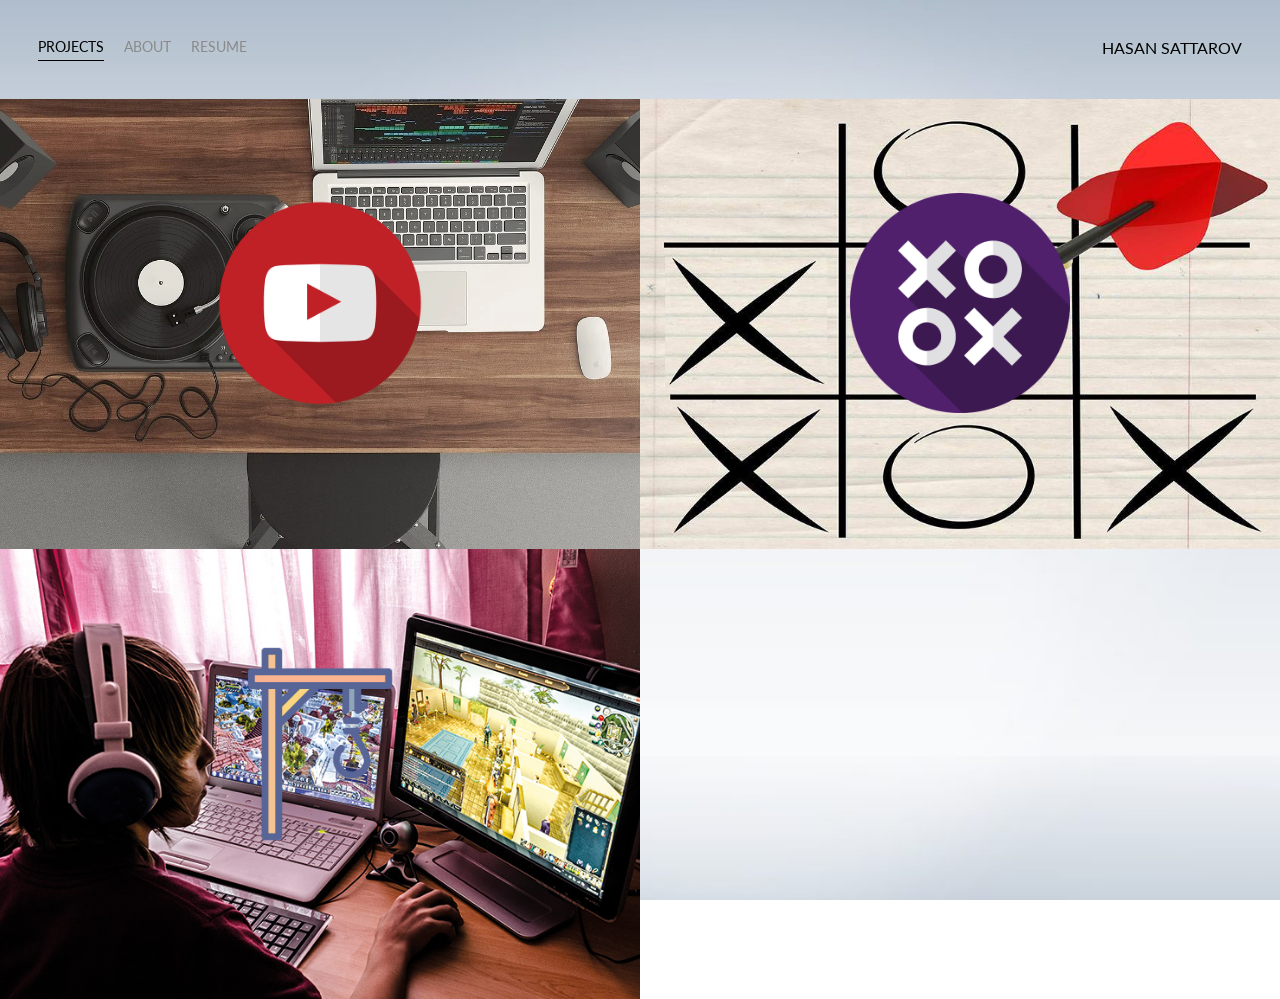
==== index.html @ 66b55ec9 "First commit" ====
<!DOCTYPE html>
<html lang='en'>

<head>
  <meta charset='UTF-8'>
  <title>Portfolio</title>
  <link href="https://fonts.googleapis.com/css?family=Lato" rel="stylesheet">
  <link rel="stylesheet" href="styles.css">
</head>

<body>
  <div class="container">
    <div class="nav-wrapper">
      <div class="left-side">
        <div class="nav-link-wrapper active-nav-link">
          <a href="index.html">Projects</a>
        </div>

        <div class="nav-link-wrapper">
          <a href="about.html">About</a>
        </div>

        <div class="nav-link-wrapper">
          <a href="resume.pdf" target="_blank">Resume</a>
        </div>
      </div>

      <div class="right-side">
        <div class="brand">
          HASAN SATTAROV
        </div>
      </div>
    </div>

    <div class="content-wrapper">
      <div class="portfolio-items-wrapper">

        <div class="portfolio-item-wrapper">
          <div class="portfolio-img-background" style="background-image:url(images/portfolio1.webp)"></div>

          <div class="img-text-wrapper">
            <div class="logo-wrapper">
              <img src="images/logos/logo1.png">
            </div>

            <div class="subtitle">I built a custom YouTube downloader through Python in 2020.</div>
          </div>
        </div>

        <div class="portfolio-item-wrapper">
          <div class="portfolio-img-background" style="background-image:url(images/portfolio2.jpg)"></div>
          <div class="img-text-wrapper">
            <div class="logo-wrapper">
              <img src="images/logos/logo2.png">
            </div>

            <div class="subtitle">I programmed and developed the classic Tic Tac Toe game.</div>
          </div>
        </div>

        <div class="portfolio-item-wrapper">
          <div class="portfolio-img-background" style="background-image:url(images/portfolio3.jpg)"></div>
          <div class="img-text-wrapper">
            <div class="logo-wrapper">
              <img src="images/logos/logo3.webp">
            </div>

            <div class="subtitle">I programmed the game Hangman with keyboard and mice supported.</div>
          </div>
        </div>

      </div>
    </div>
  </div>

</body>

<script>
  const portfolioItems = document.querySelectorAll('.portfolio-item-wrapper');

  portfolioItems.forEach(portfolioItem => {
    portfolioItem.addEventListener('mouseover', () => {
      console.log(portfolioItem.childNodes[1].classList)
      portfolioItem.childNodes[1].classList.add('image-blur');
    });

    portfolioItem.addEventListener('mouseout', () => {
      console.log(portfolioItem.childNodes[1].classList)
      portfolioItem.childNodes[1].classList.remove('image-blur');
    });
  });

</script>

</html>
---- styles.css ----
body {
  font-family: "Lato", sans-serif;
  margin: 0px;
}

.container {
  display: grid;
  grid-template-columns: 1fr;
  background:url(images/background.jpg);
  background-repeat: no-repeat;
  background-attachment: fixed;
  background-size: cover;
}

.nav-wrapper {
  display: flex;
  justify-content: space-between;
  padding: 38px;
}

.left-side {
  display: flex;
}

.nav-wrapper > .left-side > div {
  margin-right: 20px;
  text-transform: uppercase;
  font-size: 0.9rem;
}

.nav-link-wrapper {
  height: 22px;
  border-bottom: 1px solid transparent;
  transition: border-bottom 0.5s;
}

.active-nav-link {
  border-bottom: 1px solid black;
}

.active-nav-link a {
  color: black !important;
}

.nav-link-wrapper a {
  color: #8a8a8a;
  text-decoration: none;
  transition: color 0.5s;
}

.nav-link-wrapper:hover {
  border-bottom: 1px solid black;
}

.nav-link-wrapper a:hover {
  color: black;
}

.portfolio-items-wrapper {
  display: grid;
  grid-template-columns: 1fr 1fr;
}

.portfolio-item-wrapper {
  position: relative;
}

.portfolio-img-background {
  background-size: cover;
  background-position: center;
  background-repeat: no-repeat;
  height: 450px;
  width: 100%;
}

.img-text-wrapper {
  position: absolute;
  top: 0;
  display: flex;
  flex-direction: column;
  justify-content: center;
  align-items: center;
  height: 100%;
  text-align: center;
  padding-left: 100px;
  padding-right: 100px;
}

.img-text-wrapper .subtitle {
  transition: 1s;
  color: transparent;
}

.image-blur {
  transition: 1s;
  filter: brightness(10%);
}

.img-text-wrapper:hover .subtitle {
  color: lightseagreen;
  font-weight: 600;
}

.logo-wrapper img {
  width: 50%;
  margin-bottom: 20px;
}

.two-column-wrapper {
  display: grid;
  grid-template-columns: 1fr 1fr;
  transform: translate(-50px, 0px);
}

.profile-image-wrapper img {
  width: 400px;
  height: 650px;
  transform: translate(100px,0px);
}

.profile-content-wrapper h1 {
  color: lightyellow;
  font-size: 40px;
  text-align: center;
  transform: translate(-100px, 0px);
}

.profile-content-wrapper p {
  font-size: 35px;
  text-align: left;
  transform:translate(-100px, 30px);
}
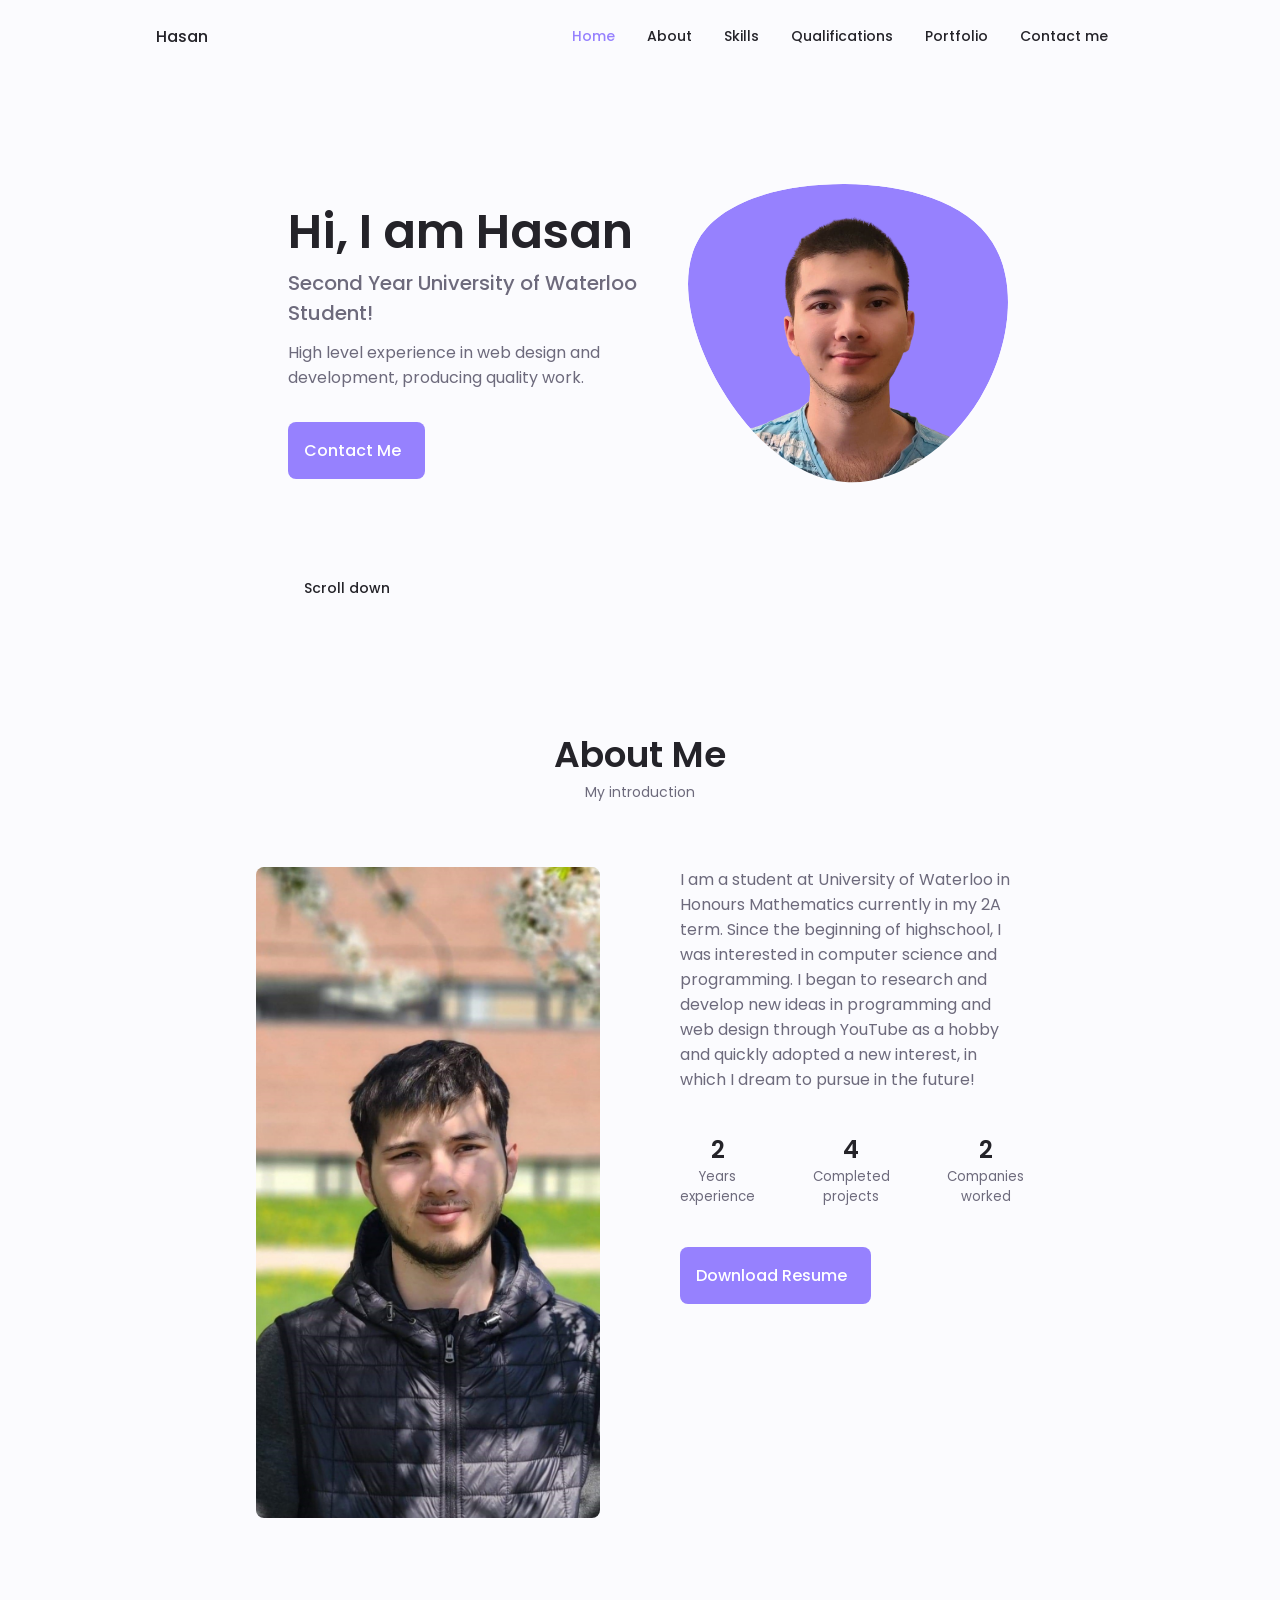
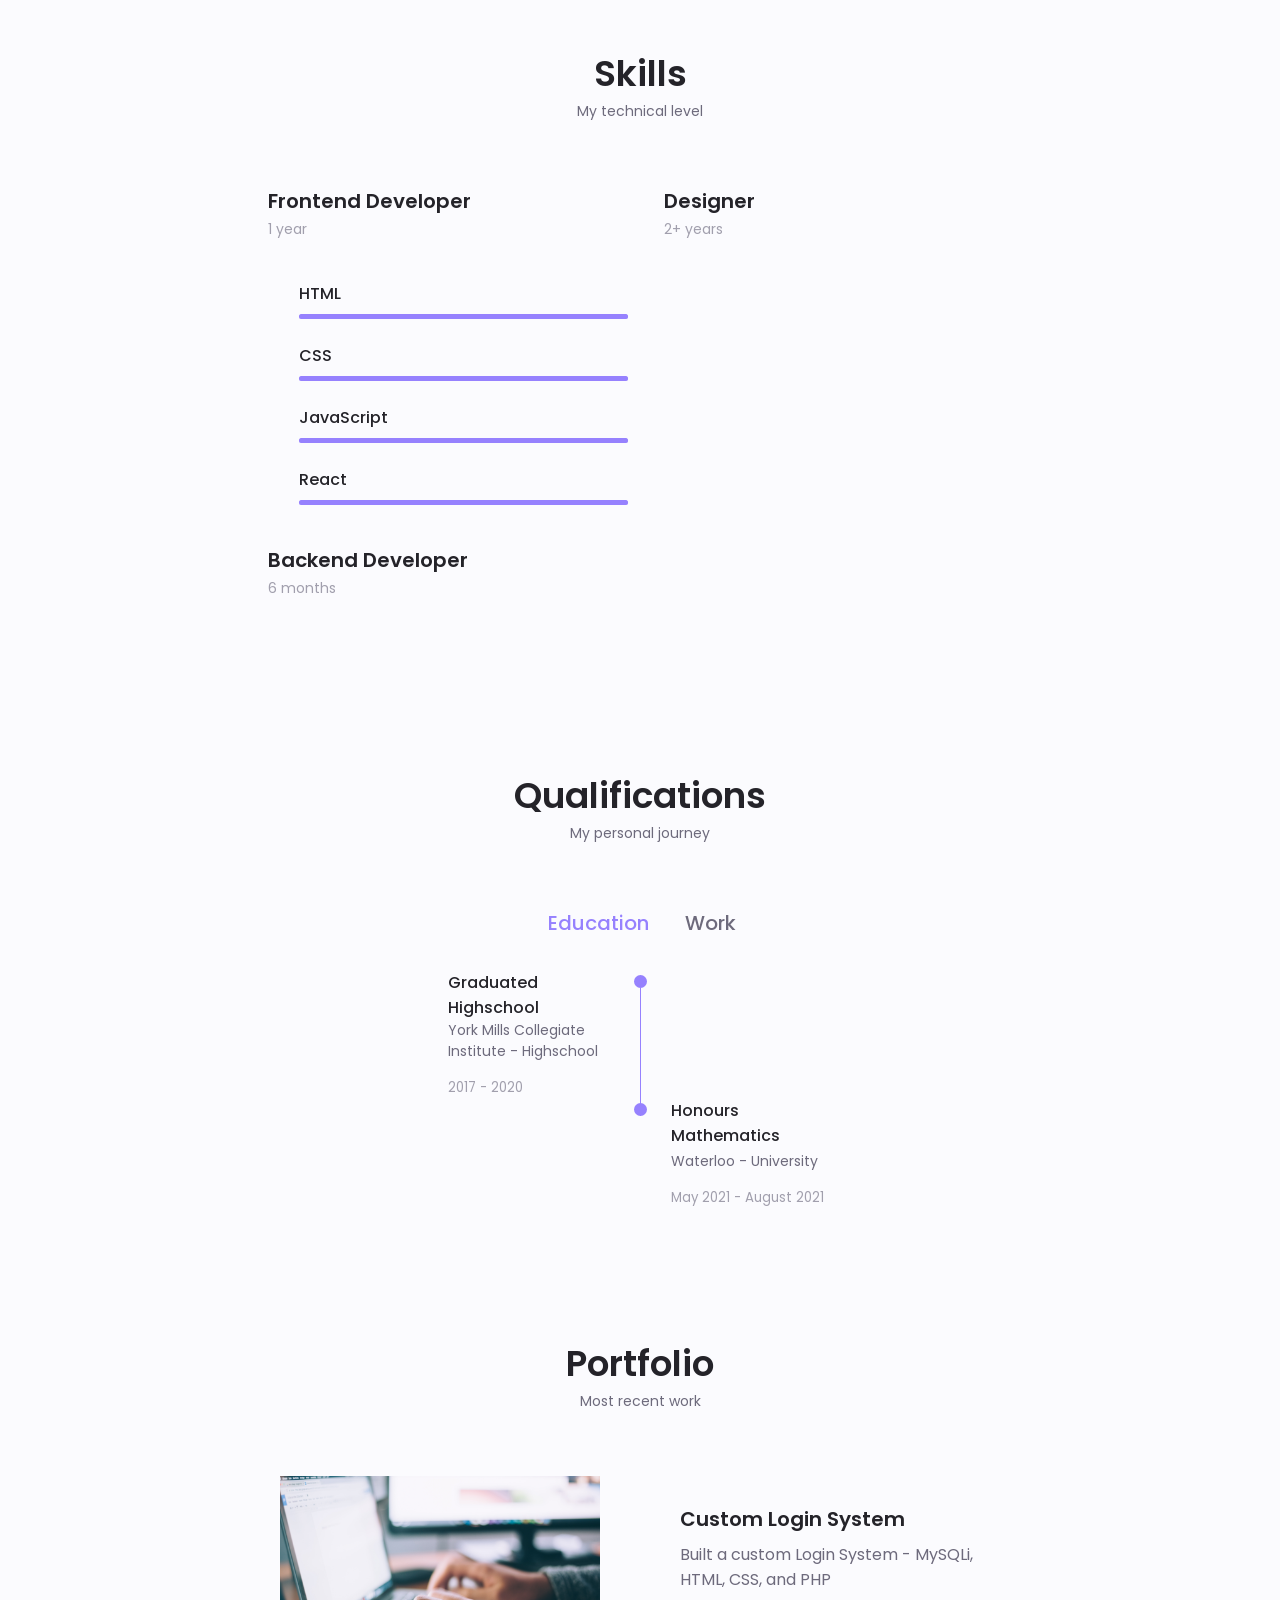
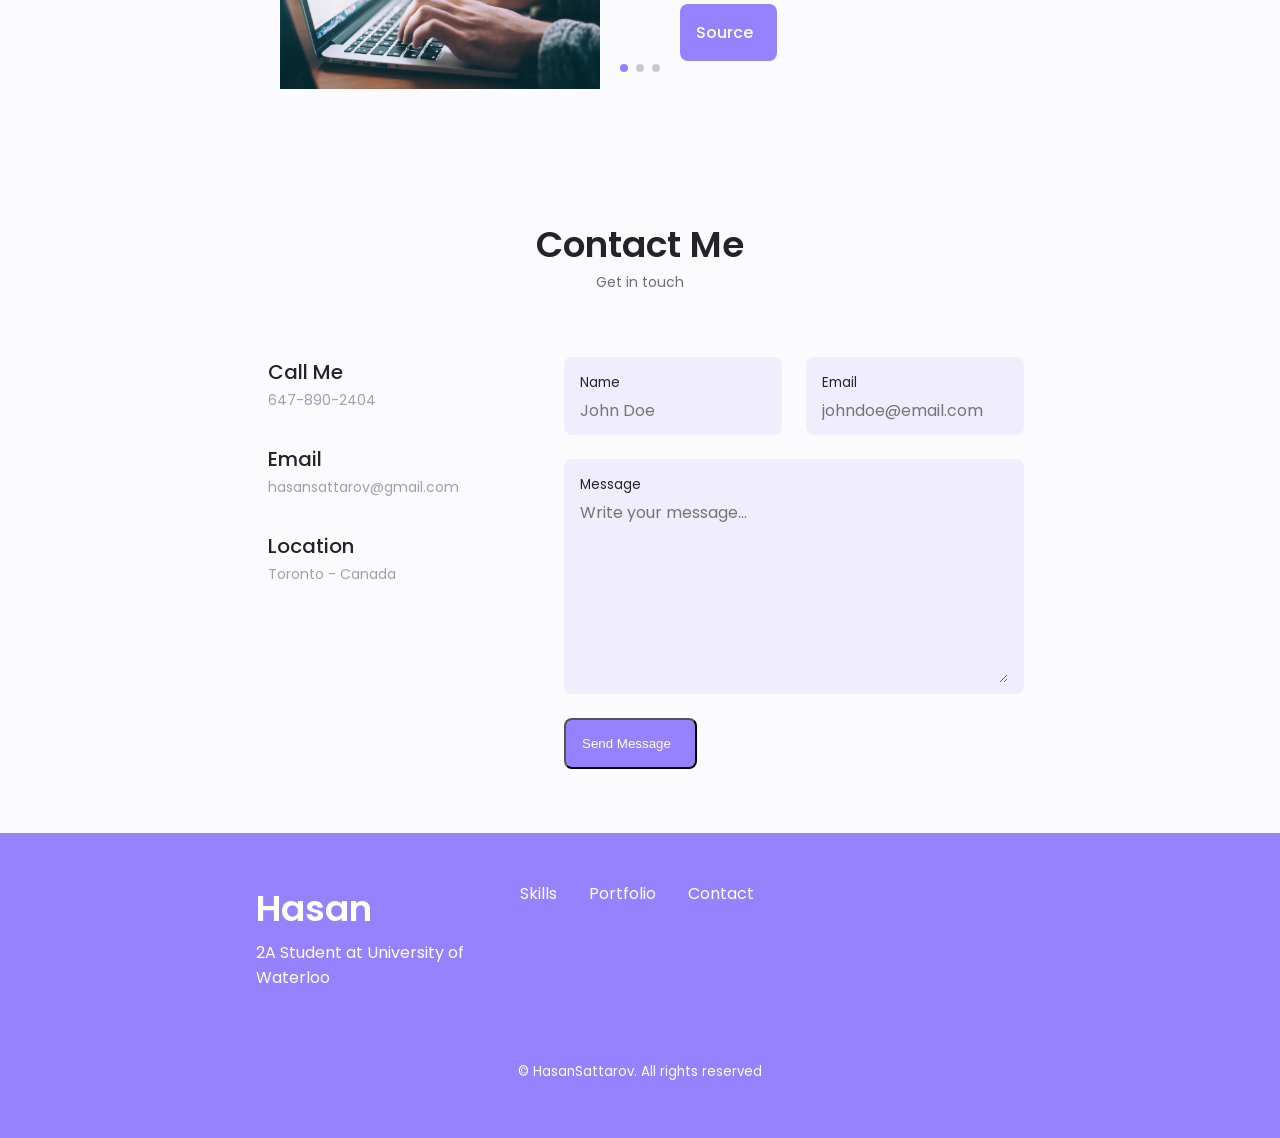
==== commit 3b82f489: "first commit" ====
--- a/index.html
+++ b/index.html
@@ -1,95 +1,583 @@
 <!DOCTYPE html>
-<html lang='en'>
-
-<head>
-  <meta charset='UTF-8'>
-  <title>Portfolio</title>
-  <link href="https://fonts.googleapis.com/css?family=Lato" rel="stylesheet">
-  <link rel="stylesheet" href="styles.css">
-</head>
-
-<body>
-  <div class="container">
-    <div class="nav-wrapper">
-      <div class="left-side">
-        <div class="nav-link-wrapper active-nav-link">
-          <a href="index.html">Projects</a>
-        </div>
-
-        <div class="nav-link-wrapper">
-          <a href="about.html">About</a>
-        </div>
-
-        <div class="nav-link-wrapper">
-          <a href="resume.pdf" target="_blank">Resume</a>
-        </div>
-      </div>
-
-      <div class="right-side">
-        <div class="brand">
-          HASAN SATTAROV
-        </div>
-      </div>
-    </div>
-
-    <div class="content-wrapper">
-      <div class="portfolio-items-wrapper">
-
-        <div class="portfolio-item-wrapper">
-          <div class="portfolio-img-background" style="background-image:url(images/portfolio1.webp)"></div>
-
-          <div class="img-text-wrapper">
-            <div class="logo-wrapper">
-              <img src="images/logos/logo1.png">
+    <html lang="en">
+    <head>
+        <meta charset="UTF-8">
+        <meta name="viewport" content="width=device-width, initial-scale=1.0">
+
+        <!--==================== UNICONS ====================-->
+        <link rel="stylesheet" href="https://unicons.iconscout.com/release/v4.0.0/css/line.css">
+        
+        <!--==================== SWIPER CSS ====================-->
+        <link rel="stylesheet" href="assets/css/swiper-bundle.min.css">
+        
+        <!--==================== CSS ====================-->
+        <link rel="stylesheet" href="assets/css/styles.css">
+
+        <title>Responsive Portfolio Website</title>
+    </head>
+    <body>
+        <!--==================== HEADER ====================-->
+        <header class="header" id="header">
+            <nav class="nav container">
+                <a href="#" class="nav__logo">Hasan</a>
+
+                <div class="nav__menu" id="nav-menu">
+                    <ul class="nav__list grid">
+                        <li class="nav__item">
+                            <a href="#home" class="nav__link active-link">
+                                <i class="uil uil-estate nav__icon"></i> Home
+                            </a>
+                        </li>
+                        <li class="nav__item">
+                            <a href="#about" class="nav__link"> 
+                                <i class="uil uil-user nav__icon"></i> About
+                            </a>
+                        </li>
+                        <li class="nav__item">
+                            <a href="#skills" class="nav__link">
+                                <i class="uil uil-file-alt nav__icon"></i> Skills
+                            </a>
+                        </li>
+                        <li class="nav__item">
+                            <a href="#qualifications" class="nav__link">
+                                <i class="uil uil-clipboard-notes nav__icon"></i> Qualifications
+                            </a>
+                        </li>
+                        <li class="nav__item">
+                            <a href="#portfolio" class="nav__link">
+                                <i class="uil uil-scenery nav__icon"></i> Portfolio
+                            </a>
+                        </li>
+                        <li class="nav__item">
+                            <a href="#contact" class="nav__link">
+                                <i class="uil uil-message nav__icon"></i> Contact me
+                            </a>
+                        </li>
+                    </ul>
+                    <i class="uil uil-times nav__close" id="nav-close"></i>
+                </div>
+
+                <div class="nav__btns">
+                    <!-- Theme change button -->
+                    <i class="uil uil-moon change-theme" id="theme-button"></i>
+
+                    <div class="nav__toggle" id="nav-toggle">
+                        <i class="uil uil-apps"></i>
+                    </div>
+                </div>
+            </nav>
+        </header>
+
+        <!--==================== MAIN ====================-->
+        <main class="main">
+            <!--==================== HOME ====================-->
+            <section class="home section" id="home">
+                <div class="home__container container grid">
+                    <div class="home__content grid">
+                        <div class="home__social">
+                            <a href="https://www.linkedin.com/in/hasan-sattarov-950b011bb/" target="_blank" class="home__social-icon">
+                                <i class="uil uil-linkedin-alt"></i>
+                            </a>
+                            <a href="https://www.facebook.com/hasan.sattarov.9/" target="_blank" class="home__social-icon">
+                                <i class="uil uil-facebook-f"></i>
+                            </a>
+                            <a href="https://github.com/hasansattarov" target="_blank" class="home__social-icon">
+                                <i class="uil uil-github-alt"></i>
+                            </a>
+                        </div>
+
+                        <div class="home__img">
+                            <svg class="home__blob" viewBox="0 0 200 187" xmlns="http://www.w3.org/2000/svg" xmlns:xlink="http://www.w3.org/1999/xlink">
+                                <mask id="mask0" mask-type="alpha">
+                                    <path d="M190.312 36.4879C206.582 62.1187 201.309 102.826 182.328 134.186C163.346 165.547 
+                                    130.807 187.559 100.226 186.353C69.6454 185.297 41.0228 161.023 21.7403 129.362C2.45775 
+                                    97.8511 -7.48481 59.1033 6.67581 34.5279C20.9871 10.1032 59.7028 -0.149132 97.9666 
+                                    0.00163737C136.23 0.303176 174.193 10.857 190.312 36.4879Z"/>
+                                </mask>
+                                <g mask="url(#mask0)">
+                                    <path d="M190.312 36.4879C206.582 62.1187 201.309 102.826 182.328 134.186C163.346 
+                                    165.547 130.807 187.559 100.226 186.353C69.6454 185.297 41.0228 161.023 21.7403 
+                                    129.362C2.45775 97.8511 -7.48481 59.1033 6.67581 34.5279C20.9871 10.1032 59.7028 
+                                    -0.149132 97.9666 0.00163737C136.23 0.303176 174.193 10.857 190.312 36.4879Z"/>
+                                    <image class="home__blob-img" x='12' y='18' href="assets/img/perfil.png"/>
+                                </g>
+                            </svg>
+                        </div>
+
+                        <div class="home__data">
+                            <h1 class="home__title">Hi, I am Hasan</h1>
+                            <h3 class="home__subtitle">Second Year University of Waterloo Student!</h3>
+                            <p class="home__description">High level experience in web design and development, 
+                                producing quality work.</p>
+                            <a href="#contact" class="button button--flex">
+                                Contact Me <i class="uil uil-message button__icon"></i>
+                            </a>
+                        </div>
+                    </div>
+
+                    <div class="home__scroll">
+                        <a href="#about" class="home__scroll-button button--flex">
+                            <i class="uil uil-mouse-alt home__scroll-mouse"></i>
+                            <span class="home__scroll-name">Scroll down</span>
+                            <i class="uil uil-arrow-down home__scroll-arrow"></i>
+                        </a>
+                    </div>
+                </div>
+            </section>
+
+            <!--==================== ABOUT ====================-->
+            <section class="about section" id="about">
+                <h2 class="section__title">About Me</h2>
+                <span class="section__subtitle">My introduction</span>
+
+                <div class="about__container container grid">
+                    <img src="assets/img/about.jfif" alt="" class="about__img">
+
+                    <div class="about__data">
+                        <p class="about__description">
+                            I am a student at University of Waterloo in Honours Mathematics 
+                            currently in my 2A term. Since the beginning of highschool, I was interested in computer science 
+                            and programming. I began to research and develop new ideas in programming and web design through YouTube as a 
+                            hobby and quickly adopted a new interest, in which I dream to pursue in the future!
+                        </p>
+
+                        <div class="about__info">
+                            <div>
+                                <span class="about__info-title">2</span>
+                                <span class="about__info-name">Years <br> experience</span>
+                            </div>
+
+                            <div>
+                                <span class="about__info-title">4</span>
+                                <span class="about__info-name">Completed <br> projects</span>
+                            </div>
+
+                            <div>
+                                <span class="about__info-title">2</span>
+                                <span class="about__info-name">Companies <br> worked</span>
+                            </div>
+                        </div>
+
+                        <div class="about__buttons">
+                            <a download="" href="assets/pdf/Hasan_Sattarov_s_CV.pdf" class="button button--flex">
+                                Download Resume<i class="uil uil-download-alt button__icon"></i>
+                            </a>
+                        </div>
+                    </div>
+                </div>
+            </section>
+
+            <!--==================== SKILLS ====================-->
+            <section class="skills section" id="skills">
+                <h2 class="section__title">Skills</h2>
+                <span class="section__subtitle">My technical level</span>
+
+                <div class="skills__container container grid">
+                    <div>
+                        <div class="skills__content skills__open">
+                            <div class="skills__header">
+                                <i class="uil uil-brackets-curly skills__icon"></i>
+
+                                <div>
+                                    <h1 class="skills__title">Frontend Developer</h1>
+                                    <span class="skills__subtitle">1 year</span>
+                                </div>
+
+                                <i class="uil uil-angle-down skills__arrow"></i>
+                            </div>
+
+                            <div class="skills__list grid">
+                                <div class="skills__data">
+                                    <div class="skills__titles">
+                                        <h3 class="skills__name">HTML</h3>
+                                    </div>
+                                    <div class="skills__bar">
+                                        <span class="skills__percentage skills__html"></span>
+                                    </div>
+                                </div>
+
+                                <div class="skills__data">
+                                    <div class="skills__titles">
+                                        <h3 class="skills__name">CSS</h3>
+                                    </div>
+                                    <div class="skills__bar">
+                                        <span class="skills__percentage skills__css"></span>
+                                    </div>
+                                </div>
+
+                                <div class="skills__data">
+                                    <div class="skills__titles">
+                                        <h3 class="skills__name">JavaScript</h3>
+                                    </div>
+                                    <div class="skills__bar">
+                                        <span class="skills__percentage skills__js"></span>
+                                    </div>
+                                </div>
+
+                                <div class="skills__data">
+                                    <div class="skills__titles">
+                                        <h3 class="skills__name">React</h3>
+                                    </div>
+                                    <div class="skills__bar">
+                                        <span class="skills__percentage skills__react"></span>
+                                    </div>
+                                </div>
+                            </div>
+                        </div>
+
+                        <div class="skills__content skills__close">
+                            <div class="skills__header">
+                                <i class="uil uil-server-network skills__icon"></i>
+
+                                <div>
+                                    <h1 class="skills__title">Backend Developer</h1>
+                                    <span class="skills__subtitle">6 months</span>
+                                </div>
+                                <i class="uil uil-angle-down skills__arrow"></i>
+                            </div>
+
+                            <div class="skills__list grid">
+                                <div class="skills__data">
+                                    <div class="skills__titles">
+                                        <h3 class="skills__name">PHP</h3>
+                                    </div>
+                                    <div class="skills__bar">
+                                        <span class="skills__percentage skills__php"></span>
+                                    </div>
+                                </div>
+
+                                <div class="skills__data">
+                                    <div class="skills__titles">
+                                        <h3 class="skills__name">Python</h3>
+                                    </div>
+                                    <div class="skills__bar">
+                                        <span class="skills__percentage skills__python"></span>
+                                    </div>
+                                </div>
+
+                                <div class="skills__data">
+                                    <div class="skills__titles">
+                                        <h3 class="skills__name">MySQLi</h3>
+                                    </div>
+                                    <div class="skills__bar">
+                                        <span class="skills__percentage skills__mysqli"></span>
+                                    </div>
+                                </div>
+                            </div>
+                        </div>
+                    </div>
+
+                    <div>
+                        <div class="skills__content skills__close">
+                            <div class="skills__header">
+                                <i class="uil uil-swatchbook skills__icon"></i>
+
+                                <div>
+                                    <h1 class="skills__title">Designer</h1>
+                                    <span class="skills__subtitle">2+ years</span>
+                                </div>
+                                <i class="uil uil-angle-down skills__arrow"></i>
+                            </div>
+
+                            <div class="skills__list grid">
+                                <div class="skills__data">
+                                    <div class="skills__titles">
+                                        <h3 class="skills__name">Figma</h3>
+                                    </div>
+                                    <div class="skills__bar">
+                                        <span class="skills__percentage skills__figma"></span>
+                                    </div>
+                                </div>
+
+                                <div class="skills__data">
+                                    <div class="skills__titles">
+                                        <h3 class="skills__name">Photoshop</h3>
+                                    </div>
+                                    <div class="skills__bar">
+                                        <span class="skills__percentage skills__photoshop"></span>
+                                    </div>
+                                </div>
+                            </div>
+                        </div>
+                    </div>
+                </div>
+
+            </section>
+
+            <!--==================== QUALIFICATION ====================-->
+            <section class="qualification section" id="qualifications">
+                <h2 class="section__title">Qualifications</h2>
+                <span class="section__subtitle">My personal journey</span>
+
+                <div class="qualification__container container">
+                    <div class="qualification__tabs">
+                        <div class="qualification__button button--flex qualification__active" data-target='#education'>
+                            <i class="uil uil-graduation-cap qualification__icon"></i>
+                            Education
+                        </div>
+                        
+                        <div class="qualification__button button--flex" data-target="#work">
+                            <i class="uil uil-briefcase-alt qualification__icon"></i>
+                            Work
+                        </div>
+                    </div>
+
+                    <div class="qualification__sections"> 
+                        <div class="qualification__content qualification__active" data-content id="education">
+                            <!--Qualification 1-->
+                            <div class="qualification__data">
+                                <div>
+                                    <h3 class="qualification__title">Graduated Highschool</h3>
+                                    <span class="qualification__subtitle">York Mills Collegiate Institute - Highschool</span>
+                                    <div class="qualification__calendar">
+                                        <i class="uil uil-calendar-alt"></i>
+                                        2017 - 2020
+                                    </div>
+                                </div>
+
+                                <div>
+                                    <span class="qualification__rounder"></span>
+                                    <span class="qualification__line"></span>
+                                </div>
+                            </div>
+
+                             <!--Qualification 2-->
+                            <div class="qualification__data">
+                                <div></div>
+
+                                <div>
+                                    <span class="qualification__rounder"></span>
+                                </div>
+
+                                <div>
+                                    <h3 class="qualification__title">Honours Mathematics</h3>
+                                    <span class="qualification__subtitle">Waterloo - University</span>
+                                    <div class="qualification__calendar">
+                                        <i class="uil uil-calendar-alt"></i>
+                                        May 2021 - August 2021
+                                    </div>
+                                </div>
+                            </div>
+                        </div>
+
+                        <div class="qualification__content" data-content id="work">
+                            <!--Qualification 1-->
+                            <div class="qualification__data">
+                                <div>
+                                    <h3 class="qualification__title">Junior Web Developer</h3>
+                                    <span class="qualification__subtitle">Canada - Dacture</span>
+                                    <div class="qualification__calendar">
+                                        <i class="uil uil-calendar-alt"></i>
+                                        May 2021 - August 2021
+                                    </div>
+                                </div>
+
+                                <div>
+                                    <span class="qualification__rounder"></span>
+                                    <span class="qualification__line"></span>
+                                </div>
+                            </div>
+
+                             <!--Qualification 2-->
+                            <div class="qualification__data">
+                                <div></div>
+
+                                <div>
+                                    <span class="qualification__rounder"></span>
+                                </div>
+
+                                <div>
+                                    <h3 class="qualification__title">Project Team Member - Website Design and Optimization</h3>
+                                    <span class="qualification__subtitle">Canada - Microsoft</span>
+                                    <div class="qualification__calendar">
+                                        <i class="uil uil-calendar-alt"></i>
+                                        May 2021 - August 2021
+                                    </div>
+                                </div>
+                            </div>
+                        </div>
+                    </div>
+                </div>
+            </section>
+
+            <!--==================== PORTFOLIO ====================-->
+            <section class="portfolio section" id="portfolio">
+                <h2 class="section__title">Portfolio</h2>
+                <span class="section__subtitle">Most recent work</span>
+
+                <div class="portfolio__container container swiper">
+                    <div class="swiper-wrapper">
+                       <!--==================== PORTFOLIO 1 ====================-->
+                        <div class="portfolio__content grid swiper-slide">
+                            <img src="assets/img/portfolio1.jpg" alt="" class="portfolio_img">
+
+                            <div class="portfolio__data">
+                                <h3 class="portfolio__title">Custom Login System</h3>
+                                <p class="portfolio__description">Built a custom Login System - MySQLi, HTML, CSS, and PHP</p>
+                                <a href="https://github.com/hasansattarov/login-system" class="button button--flex button--small portfolio__button">
+                                    Source
+                                    <i class="uil uil-arrow-right button__icon"></i>
+                                </a>
+                            </div>
+                        </div>
+
+                        <!--==================== PORTFOLIO 2 ====================-->
+                        <div class="portfolio__content grid swiper-slide">
+                            <img src="assets/img/portfolio2.jpg" alt="" class="portfolio_img">
+
+                            <div class="portfolio__data">
+                                <h3 class="portfolio__title">Personal Website</h3>
+                                <p class="portfolio__description">Built a responsive personal portfolio - HTML, CSS, and JavaScript</p>
+                                <a href="https://hasansattarov.github.io/" class="button button--flex button--small portfolio__button">
+                                    Source
+                                    <i class="uil uil-arrow-right button__icon"></i>
+                                </a>
+                            </div>
+                        </div>
+
+                        <!--==================== PORTFOLIO 3 ====================-->
+                        <div class="portfolio__content grid swiper-slide">
+                            <img src="assets/img/portfolio3.jpg" alt="" class="portfolio_img">
+
+                            <div class="portfolio__data">
+                                <h3 class="portfolio__title">Hangman</h3>
+                                <p class="portfolio__description">Programmed the Hangman game - Processing Python</p>
+                                <a href="https://github.com/hasansattarov/Hangman-Game" class="button button--flex button--small portfolio__button">
+                                    Source
+                                    <i class="uil uil-arrow-right button__icon"></i>
+                                </a>
+                            </div>
+                        </div>
+                    </div>
+
+                    <div class="swiper-button-next">
+                        <i class="uil uil-angle-right-b swiper-portfolio-icon"></i>
+                    </div>
+
+                    <div class="swiper-button-prev">
+                        <i class="uil uil-angle-left-b swiper-portfolio-icon"></i>
+                    </div>
+
+                    <div class="swiper-pagination"></div>
+                </div>
+            </section>
+
+            <!--==================== CONTACT ME ====================-->
+            <section class="contact section" id="contact">
+                <h2 class="section__title">Contact Me</h2>
+                <span class="section__subtitle">Get in touch</span>
+                
+                <div class="contact__container container grid">
+                    <div>
+                        <div class="contact__information">
+                            <i class="uil uil-phone contact__icon"></i>
+
+                            <div>
+                                <h3 class="contact__title">Call Me</h3>
+                                <span class="contact__subtitle">647-890-2404</span>
+                            </div>
+                        </div>
+
+                        <div class="contact__information">
+                            <i class="uil uil-envelope contact__icon"></i>
+
+                            <div>
+                                <h3 class="contact__title">Email</h3>
+                                <span class="contact__subtitle">hasansattarov@gmail.com</span>
+                            </div>
+                        </div>
+
+                        <div class="contact__information">
+                            <i class="uil uil-map-marker contact__icon"></i>
+
+                            <div>
+                                <h3 class="contact__title">Location</h3>
+                                <span class="contact__subtitle">Toronto - Canada</span>
+                            </div>
+                        </div>
+                    </div>
+
+                    <form action="https://formspree.io/f/xpzkkjew" method="POST" class="contact__form grid">
+                        <div class="contact__inputs grid">
+                            <div class="contact__content">
+                                <label for="" class="contact__label">Name</label>
+                                <input type="text" name="name" placeholder="John Doe" class="contact__input">
+                            </div>
+
+                            <div class="contact__content">
+                                <label for="" class="contact__label">Email</label>
+                                <input type="email" name="_replyto" placeholder="johndoe@email.com" class="contact__input">
+                            </div>
+                        </div>
+
+                        <div class="contact__content">
+                            <label for="" class="contact__label">Message</label>
+                            <textarea name="message" id="" cols="0" rows="7" placeholder="Write your message..." class="contact__input"></textarea>
+                        </div>
+                        
+                        <div>
+                        <button type="submit" name="submit" class="button button--flex">
+                            Send Message
+                            <i class="uil uil-message button__icon"></i>
+                        </button>
+                        </div>
+                    </form>
+                </div>
+            </section>
+        </main>
+
+        <!--==================== FOOTER ====================-->
+        <footer class="footer">
+            <div class="footer__bg">
+                <div class="footer__container container grid">
+                    <div>
+                        <h1 class="footer__title">Hasan</h1>
+                        <span class="footer__subtitle">2A Student at University of Waterloo</span>
+                    </div>
+
+                    <ul class="footer__links">
+                        <li>
+                            <a href="#skills" class="footer__link">Skills</a>
+                        </li>
+
+                        <li>
+                            <a href="#portfolio" class="footer__link">Portfolio</a>
+                        </li>
+
+                        <li>
+                            <a href="#contact" class="footer__link">Contact</a>
+                        </li>
+                    </ul>
+
+                    <div class="footer__socials">
+                        <a href="https://www.linkedin.com/in/hasan-sattarov-950b011bb/" target="_blank" class="footer__social">
+                            <i class="uil uil-linkedin-alt"></i>
+                        </a>
+
+                        <a href="https://www.facebook.com/hasan.sattarov.9/" target="_blank" class="footer__social">
+                            <i class="uil uil-facebook-f"></i>
+                        </a>
+
+                        <a href="https://github.com/hasansattarov" target="_blank" class="footer__social">
+                            <i class="uil uil-github-alt"></i>
+                        </a>
+                    </div>
+                </div>
+
+                <p class="footer__copy">&#169; HasanSattarov. All rights reserved</p>
             </div>
-
-            <div class="subtitle">I built a custom YouTube downloader through Python in 2020.</div>
-          </div>
-        </div>
-
-        <div class="portfolio-item-wrapper">
-          <div class="portfolio-img-background" style="background-image:url(images/portfolio2.jpg)"></div>
-          <div class="img-text-wrapper">
-            <div class="logo-wrapper">
-              <img src="images/logos/logo2.png">
-            </div>
-
-            <div class="subtitle">I programmed and developed the classic Tic Tac Toe game.</div>
-          </div>
-        </div>
-
-        <div class="portfolio-item-wrapper">
-          <div class="portfolio-img-background" style="background-image:url(images/portfolio3.jpg)"></div>
-          <div class="img-text-wrapper">
-            <div class="logo-wrapper">
-              <img src="images/logos/logo3.webp">
-            </div>
-
-            <div class="subtitle">I programmed the game Hangman with keyboard and mice supported.</div>
-          </div>
-        </div>
-
-      </div>
-    </div>
-  </div>
-
-</body>
-
-<script>
-  const portfolioItems = document.querySelectorAll('.portfolio-item-wrapper');
-
-  portfolioItems.forEach(portfolioItem => {
-    portfolioItem.addEventListener('mouseover', () => {
-      console.log(portfolioItem.childNodes[1].classList)
-      portfolioItem.childNodes[1].classList.add('image-blur');
-    });
-
-    portfolioItem.addEventListener('mouseout', () => {
-      console.log(portfolioItem.childNodes[1].classList)
-      portfolioItem.childNodes[1].classList.remove('image-blur');
-    });
-  });
-
-</script>
-
+            
+        </footer>
+        
+        <!--==================== SCROLL TOP ====================-->
+        <a href="#" class="scrollup" id="scroll-up">
+            <i class="uil uil-arrow-up scrollup__icon"></i>
+        </a>
+
+        <!--==================== SWIPER JS ====================-->
+        <script src="assets/js/swiper-bundle.min.js"></script>
+
+        <!--==================== MAIN JS ====================-->
+        <script src="assets/js/main.js"></script>
+    </body>
 </html>
--- a/assets/css/styles.css
+++ b/assets/css/styles.css
@@ -0,0 +1,1040 @@
+/*==================== GOOGLE FONTS ====================*/
+@import url('https://fonts.googleapis.com/css2?family=Poppins:wght@400;500;600&display=swap');
+
+/*==================== VARIABLES CSS ====================*/
+:root {
+    --header-height: 3rem;
+
+    /*========== Colors ==========*/
+    /* Change favorite color */
+    --hue-color: 250; /*Purple 250 - Green 142 - Blue 230 - Pink 340*/
+
+    /* HSL color mode */
+
+    --first-color: hsl(var(--hue-color), 98%, 75%);
+    --first-color-second: hsl(var(--hue-color), 100%, 50%);
+    --first-color-alt: hsl(var(--hue-color), 57%, 53%);
+    --first-color-lighter: hsl(var(--hue-color), 92%, 85%);
+    --title-color: hsl(var(--hue-color), 8%, 15%);
+    --text-color: hsl(var(--hue-color), 8%, 45%);
+    --text-color-light: hsl(var(--hue-color), 8%, 65%);
+    --input-color: hsl(var(--hue-color), 70%, 96%);
+    --body-color: hsl(var(--hue-color), 60%, 99%);
+    --container-color: #FFF;
+    --scroll-bar-color: hsl(var(--hue-color), 12%, 90%);
+    --scroll-thumb-color: hsl(var(--hue-color), 12%, 80%);
+
+    /*========== Font and typography ==========*/
+    --body-font: 'Poppins', sans-serif;
+
+    /* .5rem = 8px, 1rem = 16px, 1.5rem = 24px ... */
+    --big-font-size: 2rem;
+    --h1-font-size: 1.5rem;
+    --h2-font-size: 1.25rem;
+    --h3-font-size: 1.125rem;
+    --normal-font-size: .938rem;
+    --small-font-size: .813rem;
+    --smaller-font-size: .75rem;
+
+    /*========== Font weight ==========*/
+    --font-medium: 500;
+    --font-semi-bold: 600;
+
+    /*========== Margenes Bottom ==========*/
+    /* .25rem = 4px, .5rem = 8px, .75rem = 12px ... */
+    --mb-0-25: .25rem;
+    --mb-0-5: .5rem;
+    --mb-0-75: .75rem;
+    --mb-1: 1rem;
+    --mb-1-5: 1.5rem;
+    --mb-2: 2rem;
+    --mb-2-5: 2.5rem;
+    --mb-3: 3rem;
+
+    /*========== z index ==========*/
+    --z-tooltip: 10;
+    --z-fixed: 100;
+    --z-modal: 1000;
+}
+
+/* Font size for large devices */
+@media screen and (min-width: 968px) {
+    :root {
+        --big-font-size: 3rem;
+        --h1-font-size: 2.25rem;
+        --h2-font-size: 1.5rem;
+        --h3-font-size: 1.25rem;
+        --normal-font-size: 1rem;
+        --small-font-size: .875rem;
+        --smaller-font-size: .831rem;
+    }
+}
+
+/*========== Variables Dark theme ==========*/
+body.dark-theme {
+    --first-color-second: hsl(var(--hue-color), 30%, 8%);
+    --title-color: hsl(var(--hue-color), 8%, 95%);
+    --text-color: hsl(var(--hue-color), 8%, 75%);
+    --input-color: hsl(var(--hue-color), 29%, 16%);
+    --body-color: hsl(var(--hue-color), 28%, 12%);
+    --container-color: hsl(var(--hue-color), 29%, 16%);
+    --scroll-bar-color: hsl(var(--hue-color), 12%, 48%);
+    --scroll-thumb-color: hsl(var(--hue-color), 12%, 36%);
+}
+
+/*========== Button Dark/Light ==========*/
+.nav__btns {
+    display: flex;
+    align-items: center;
+}
+
+.change-theme {
+    font-size: 1.25rem;
+    color: var(--title-color);
+    margin-right: var(--mb-1);
+    cursor: pointer;
+}
+
+.change-theme:hover {
+    color: var(--first-color);
+}
+
+/*==================== BASE ====================*/
+*{
+    box-sizing: border-box;
+    padding: 0;
+    margin: 0;
+}
+
+html {
+    scroll-behavior: smooth;
+}
+
+body {
+    margin: 0 0 var(--header-height) 0;
+    font-family: var(--body-font);
+    font-size: var(--normal-font-size);
+    background-color: var(--body-color);
+    color: var(--text-color);
+}
+
+h1,h2,h3,h4 {
+    color: var(--title-color);
+    font-weight: var(--font-semi-bold);
+}
+
+ul {
+    list-style: none;
+}
+
+a {
+    text-decoration: none;
+}
+
+img {
+    max-width: 100%;
+    height: auto;
+}
+
+/*==================== REUSABLE CSS CLASSES ====================*/
+.section {
+    padding: 2rem 0 4rem;
+}
+
+.section__title {
+    font-size: var(--h1-font-size);
+}
+
+.section__subtitle {
+    display: block;
+    font-size: var(--small-font-size);
+    margin-bottom: var(--mb-3);
+}
+
+.section__title,
+.section__subtitle {
+    text-align: center;
+}
+
+/*==================== LAYOUT ====================*/
+.container {
+    max-width: 768px;
+    margin-left: var(--mb-1-5);
+    margin-right: var(--mb-1-5);
+}
+
+.grid {
+    display: grid;
+    gap: 1.5rem;
+}
+
+.header {
+    width: 100%;
+    position: fixed;
+    bottom: 0;
+    left: 0;
+    z-index: var(--z-fixed);
+    background-color: var(--body-color);
+}
+
+/*==================== NAV ====================*/
+.nav {
+    max-width: 968px;
+    height: var(--header-height);
+    display: flex;
+    justify-content: space-between;
+    align-items: center;
+}
+
+.nav__logo,
+.nav__toggle {
+    color: var(--title-color);
+    font-weight: var(--font-medium);
+}
+
+.nav__logo:hover {
+    color: var(--first-color);
+}
+
+.nav__toggle {
+    font-size: 1.1rem;
+    cursor: pointer;
+}
+
+.nav__toggle:hover {
+    color: var(--first-color);
+}
+
+@media screen and (max-width: 767px) {
+    .nav__menu {
+        position: fixed;
+        bottom: -100%;
+        left: 0;
+        width: 100%;
+        background-color: var(--body-color);
+        padding: 2rem 1.5rem 4rem;
+        box-shadow: 0 -1px 4px rgba(0,0,0,.15);
+        border-radius: 1.5rem 1.5rem 0 0;
+        transition: .3s;
+    }
+}
+
+.nav__list {
+    grid-template-columns: repeat(3, 1fr);
+    gap: 2rem;
+}
+
+.nav__link {
+    display: flex;
+    flex-direction: column;
+    align-items: center;
+    font-size: var(--small-font-size);
+    color: var(--title-color);
+    font-weight: var(--font-medium);
+}
+
+.nav__link:hover {
+    color: var(--first-color);
+}
+
+.nav__icon {
+    font-size: 1.2rem;
+}
+
+.nav__close {
+    position: absolute;
+    right: 1.3rem;
+    bottom: .5rem;
+    font-size: 1.5rem;
+    cursor: pointer;
+    color: var(--first-color);
+}
+
+.nav__close:hover {
+    color: var(--first-color-alt);
+}
+/* show menu */
+.show-menu {
+    bottom: 0;
+}
+
+/* Active link */
+.active-link {
+    color: var(--first-color);
+}
+
+/* Change background header */
+.scroll-header {
+    box-shadow: 0 -1px 4px rgba(0,0,0,.15);
+}
+
+/*==================== HOME ====================*/
+.home__container {
+    gap: 1rem;
+}
+
+.home__content {
+    grid-template-columns: .5fr 3fr;
+    padding-top: 3.5rem;
+    align-items: center;
+}
+
+.home__social {
+    display: grid;
+    grid-template-columns: max-content;
+    row-gap: 1rem;
+}
+
+.home__social-icon {
+    font-size: 1.25rem;
+    color: var(--first-color);
+}
+
+.home__social-icon:hover {
+    color: var(--first-color-alt);
+}
+
+.home__blob {
+    width: 200px;
+    fill: var(--first-color);
+}
+
+.home__blob-img {
+    width: 170px;
+}
+
+.home__data {
+    grid-column: 1/3;
+}
+
+.home__title {
+    font-size: var(--big-font-size);
+}
+
+.home__subtitle {
+    font-size: var(--h3-font-size);
+    color: var(--text-color);
+    font-weight: var(--font-medium);
+    margin-bottom: var(--mb-0-75);
+}
+
+.home__description {
+    margin-bottom: var(--mb-2);
+}
+
+/* 
+.home__scroll {
+    display: none;
+}
+*/
+
+
+.home__scroll-button {
+    color: var(--first-color);
+    transition: .3s;
+}
+
+.home__scroll-button:hover {
+    transform: translate(.25rem);
+}
+
+.home__scroll-mouse {
+    font-size: 2rem;
+}
+
+.home__scroll-name {
+    font-size: var(--small-font-size);
+    color: var(--title-color);
+    font-weight: var(--font-medium);
+    margin-right: var(--mb-0-25);
+}
+
+.home__scroll-arrow {
+    font-size: 1.25rem;
+}
+
+/*==================== BUTTONS ====================*/
+.button {
+    display: inline-block;
+    background-color: var(--first-color);
+    color: #FFF;
+    padding: 1rem;
+    border-radius: .5rem;
+    font-weight: var(--font-medium);
+}
+
+.button:hover {
+    background-color: var(--first-color-alt);
+}
+
+.button__icon {
+    font-size: 1.25rem;
+    margin-left: var(--mb-0-5);
+    transition: .3s;
+}
+
+.button--flex {
+    display: inline-flex;
+    align-items: center;
+}
+
+/*==================== ABOUT ====================*/
+.about__img {
+    width: 200px;
+    border-radius: .5rem;
+    justify-self: center;
+    align-self: center;
+}
+
+.about__description {
+    text-align: center;
+    margin-bottom: var(--mb-2-5);
+}
+
+.about__info {
+    display: flex;
+    justify-content: space-evenly;
+    margin-bottom: var(--mb-2-5);
+}
+
+.about__info-title {
+    font-size: var(--h2-font-size);
+    font-weight: var(--font-semi-bold);
+    color: var(--title-color);
+}
+
+.about__info-name {
+    font-size: var(--smaller-font-size);
+}
+
+.about__info-title,
+.about__info-name {
+    display: block;
+    text-align: center;
+}
+
+.about__buttons {
+    display: flex;
+    justify-content: center;
+}
+
+/*==================== SKILLS ====================*/
+.skills__container {
+    row-gap: 0;
+}
+
+.skills__header {
+    display: flex;
+    align-items: center;
+    margin-bottom: var(--mb-2-5);
+    cursor: pointer;
+}
+
+.skills__icon,
+.skills__arrow {
+    font-size: 2rem;
+    color: var(--first-color);
+}
+
+.skills__icon {
+    margin-right: var(--mb-0-75);
+}
+
+.skills__title {
+    font-size: var(--h3-font-size);
+}
+
+.skills__subtitle {
+    font-size: var(--small-font-size);
+    color: var(--text-color-light);
+}
+
+.skills__arrow {
+    margin-left: auto;
+    transition: .4s;
+}
+
+.skills__list {
+    row-gap: 1.5rem;
+    padding-left: 2.7rem;
+}
+
+.skills__titles {
+    display: flex;
+    justify-content: space-between;
+    margin-bottom: var(--mb-0-5);
+}
+
+.skills__name {
+    font-size: var(--normal-font-size);
+    font-weight: var(--font-medium);
+}
+
+.skills__bar,
+.skills__percentage {
+    height: 5px;
+    border-radius: .25rem;
+}
+
+.skills__bar {
+    background-color: var(--first-color-lighter);
+}
+
+.skills__percentage {
+    display: block;
+    background-color: var(--first-color);
+}
+
+.skills__html,
+.skills__css,
+.skills__js,
+.skills__react,
+.skills__php,
+.skills__python,
+.skills__mysqli,
+.skills__figma,
+.skills__photoshop {
+    width: 100%;
+}
+
+.skills__close .skills__list {
+    height: 0;
+    overflow: hidden;
+}
+
+.skills__open .skills__list {
+    height: max-content;
+    margin-bottom: var(--mb-2-5);
+}
+
+.skills__open .skills__arrow {
+    transform: rotate(-180deg);
+}
+
+
+/*==================== QUALIFICATION ====================*/
+.qualification__tabs {
+    display: flex;
+    justify-content: space-evenly;
+    margin-bottom: var(--mb-2);
+}
+
+.qualification__button {
+    font-size: var(--h3-font-size);
+    font-weight: var(--font-medium);
+    cursor: pointer;
+}
+
+.qualification__button:hover {
+    color: var(--first-color);
+}
+
+.qualification__icon {
+    font-size: 1.8rem;
+    margin-right: var(--mb-0-25);
+}
+
+.qualification__data {
+    display: grid;
+    grid-template-columns: 1fr max-content 1fr;
+    column-gap: 1.5rem;
+}
+
+.qualification__title {
+    font-size: var(--normal-font-size);
+    font-weight: var(--font-medium);
+}
+
+.qualification__subtitle {
+    display: inline-block;
+    font-size: var(--small-font-size);
+    margin-bottom: var(--mb-1);
+}
+
+.qualification__calendar {
+    font-size: var(--smaller-font-size);
+    color: var(--text-color-light);
+}
+
+.qualification__rounder {
+    display: inline-block;
+    width: 13px;
+    height: 13px;
+    background-color: var(--first-color);
+    border-radius: 50%;
+}
+
+.qualification__line {
+    display: block;
+    width: 1px;
+    height: 100%;
+    background-color: var(--first-color);
+    transform: translate(6px,-7px);
+}
+
+.qualification [data-content] {
+    display: none;
+}
+
+.qualification__active[data-content] {
+    display: block;
+}
+
+.qualification__button.qualification__active {
+    color: var(--first-color);
+}
+
+/*==================== PORTFOLIO ====================*/
+.portfolio__container {
+    overflow: initial;
+}
+
+.portfolio__content {
+    padding: 0 1.5rem;
+}
+
+.portfolio__img {
+    width: 265px;
+    border-radius: 0.5rem;
+    justify-self: center;
+}
+
+.portfolio__title {
+    font-size: var(--h3-font-size);
+    margin-bottom: var(--mb-0-5);
+}
+
+.portfolio__description {
+    margin-bottom: var(--mb-0-75);
+}
+
+.portfolio__button:hover .button__icon {
+    transform: translate(0.25rem);
+}
+
+.swiper-button-prev::after,
+.swiper-button-next::after {
+    content: '';
+}
+
+.swiper-portfolio-icon {
+    font-size: 2rem;
+    color: var(--first-color);
+}
+
+.swiper-button-prev {
+    left: -.5rem;
+}
+
+.swiper-button-next {
+    right: -.5rem;
+}
+
+.swiper-container-horizontal > .swiper-pagination-bullets {
+    bottom: -2.5rem;
+}
+
+.swiper-pagination-bullet-active {
+    background-color: var(--first-color);
+}
+
+.swiper-button-prev,
+.swiper-button-next,
+.swiper-pagination-bullet {
+    outline: none;
+}
+
+/*==================== CONTACT ME ====================*/
+.contact__container {
+    row-gap: 3rem;
+}
+
+.contact__information {
+    display: flex;
+    margin-bottom: var(--mb-2);
+}
+
+.contact__icon {
+    font-size: 2rem;
+    color: var(--first-color);
+    margin-right: var(--mb-0-75);
+}
+
+.contact__title {
+    font-size: var(--h3-font-size);
+    font-weight: var(--font-medium);
+}
+
+.contact__subtitle {
+    font-size: var(--small-font-size);
+    color: var(--text-color-light);
+}
+
+.contact__content {
+    background-color: var(--input-color);
+    border-radius: .5rem;
+    padding: .75rem 1rem .25rem;
+}
+
+.contact__label {
+    font-size: var(--smaller-font-size);
+    color: var(--title-color);
+}
+
+.contact__input {
+    width: 100%;
+    background-color: var(--input-color);
+    color: var(--text-color);
+    font-family: var(--body-font);
+    font-size: var(--normal-font-size);
+    border: none;
+    outline: none;
+    padding: .25rem .5rem .5rem 0;
+}
+
+.button:hover {
+    cursor: pointer;
+}
+
+/*==================== FOOTER ====================*/
+.footer {
+    padding-top: 2rem;
+}
+
+.footer__container {
+    row-gap: 3.5rem;
+}
+
+.footer__bg {
+    background-color: var(--first-color);
+    padding: 2rem 0 3rem;
+}
+
+.footer__title {
+    font-size: var(--h1-font-size);
+    margin-bottom: var(--mb-0-25);
+}
+
+.footer_subtitle {
+    font-size: var(--small-font-size);
+}
+
+.footer__links {
+    display: flex;
+    flex-direction: column;
+    row-gap: 1.5rem;
+}
+
+.footer__link:hover {
+    color: var(--first-color-lighter);
+}
+
+.footer__social {
+    font-size: 1.25rem;
+    margin-right: var(--mb-1-5);
+}
+
+.footer__social:hover {
+    color: var(--first-color-lighter);
+}
+
+.footer__copy {
+    font-size: var(--smaller-font-size);
+    text-align: center;
+    color: white;
+    margin-top: var(--mb-3);
+}
+
+.footer__title,
+.footer__subtitle,
+.footer__link,
+.footer__social {
+    color: #FFF;
+}
+
+/*========== SCROLL UP ==========*/
+.scrollup {
+    position: fixed;
+    right: 1rem;
+    bottom: -20%;
+    background-color: var(--first-color);
+    opacity: .8;
+    padding: 0 .3rem;
+    border-radius: .4rem;
+    z-index: var(--z-tooltip);
+    transition: .4s;
+}
+
+.scrollup:hover {
+    background-color: var(--first-color-alt);
+}
+
+.scrollup__icon {
+    font-size: 1.5rem;
+    color: #FFF;
+}
+
+/* Show scroll */
+.show-scroll {
+    bottom: 5rem;
+}
+
+/*========== SCROLL BAR ==========*/
+::-webkit-scrollbar {
+    width: 0.60rem;
+    background-color: var(--scroll-bar-color);
+    border-radius: .5rem;
+}
+
+::-webkit-scrollbar-thumb {
+    background-color: var(--scroll-thumb-color);
+    border-radius: .5rem;
+}
+
+::-webkit-scrollbar-thumb:hover {
+    background-color: var(--text-color-light);
+}
+
+/*==================== MEDIA QUERIES ====================*/
+/* For small devices */
+@media screen and (max-width: 350px) {
+    .container {
+        margin-left: var(--mb-1);
+        margin-right: var(--mb-1);
+    }
+
+    .nav__menu {
+        padding: 2rem .25rem 4rem;
+    }
+
+    .nav__list {
+        column-gap: 0;
+    }
+
+    .home__content {
+        grid-template-columns: .25fr 3fr;
+    }
+
+    .home__blob {
+        width: 180px; 
+    }
+
+    .skills__title {
+        font-size: var(--normal-font-size);
+    }
+
+    .qualification__data {
+        gap: .5rem;
+    }
+}
+
+/* For medium devices */
+@media screen and (min-width: 568px) {
+    .home__content {
+        grid-template-columns: max-content 1fr 1fr;
+    }
+
+    .home__data {
+        grid-column: initial;
+    }
+
+    .home__img {
+        order: 1;
+        justify-self: center;
+    }
+
+    .about__container,
+    .skills__container,
+    .portfolio__content,
+    .contact__container,
+    .footer__container {
+        grid-template-columns: repeat(2, 1fr);
+    }
+
+    .qualification__sections {
+        display: grid;
+        grid-template-columns: .6fr;
+        justify-content: center;
+    }
+}
+
+@media screen and (min-width: 768px) {
+    .container {
+        margin-left: auto;
+        margin-right: auto;
+    }
+
+    body {
+        margin: 0;
+    }
+
+    .section {
+        padding: 6rem 0 2rem;
+    }
+
+    .section__subtitle {
+        margin-bottom: 4rem;
+    }
+
+    .header {
+        top: 0;
+        bottom: initial;
+    }
+
+    .header,
+    .main,
+    .footer__container {
+        padding: 0 1rem;
+    }
+
+    .nav {
+        height: calc(var(--header-height) + 1.5rem);
+        column-gap: 1rem;
+    }
+
+    .nav__icon,
+    .nav__close,
+    .nav__toggle {
+        display: none;
+    }
+
+    .nav__list {
+        display: flex;
+        column-gap: 2rem;
+    }
+
+    .nav__menu {
+        margin-left: auto;
+    }
+
+    .change-theme {
+        margin: 0;
+    }
+
+    .home__container {
+        row-gap: 5rem;
+    }
+
+    .home__content {
+        padding-top: 5.5rem;
+        column-gap: 2rem;
+    }
+
+    .home__blob {
+        width: 270px;
+    }
+
+    .home__scroll {
+        display: block;
+    }
+
+    .home__scroll-button {
+        margin-left: 3rem;
+    }
+
+    .about__container {
+        column-gap: 5rem;
+    }
+
+    .about__img {
+        width: 350px;
+    }
+
+    .about__description {
+        text-align: initial;
+    }
+
+    .about__info {
+        justify-content: space-between;
+    }
+
+    .about__buttons {
+        justify-content: initial;
+    }
+
+    .qualification__tabs {
+        justify-content: center;
+    }
+
+    .qualification__button {
+        margin: 0 var(--mb-1);
+    }
+
+    .qualification__sections {
+        grid-template-columns: .5fr;
+    }
+
+    .portfolio__img {
+        width: 320px;
+    }
+
+    .portfolio__content {
+        align-items: center;
+    }
+
+    .footer__container {
+        grid-template-columns: repeat(3, 1fr);
+    }
+
+    .footer__bg {
+        padding: 3rem 0 3.5rem;
+    }
+
+    .footer__links {
+        flex-direction: row;
+        column-gap: 2rem;
+    }
+
+    .footer__socials {
+        justify-self: flex-end;
+    }
+
+    .footer__copy {
+        margin-top: 4.5rem;
+    }
+}
+
+/* For large devices */
+@media screen and (min-width: 1024px) {
+    .header,
+    .main,
+    .footer__container {
+        padding: 0;
+    }
+
+    .home__blob {
+        width: 320px;
+    }
+
+    .home__social {
+        transform: translate(-6rem);
+    }
+
+    .portfolio__content {
+        column-gap: 5rem;
+    }
+
+    .swiper-portfolio-icon {
+        font-size: 3.5rem;
+    }
+
+    .swiper-button-prev {
+        left: -3.5rem;
+    }
+
+    .swiper-button-next {
+        right: -3.5rem;
+    }
+
+    .swiper-container-horizontal > .swiper-pagination-bullets {
+        bottom: -4.5rem;
+    }
+
+    .contact__form {
+        width: 460px;
+    }
+
+    .contact__inputs {
+        grid-template-columns: repeat(2, 1fr);
+    }
+}
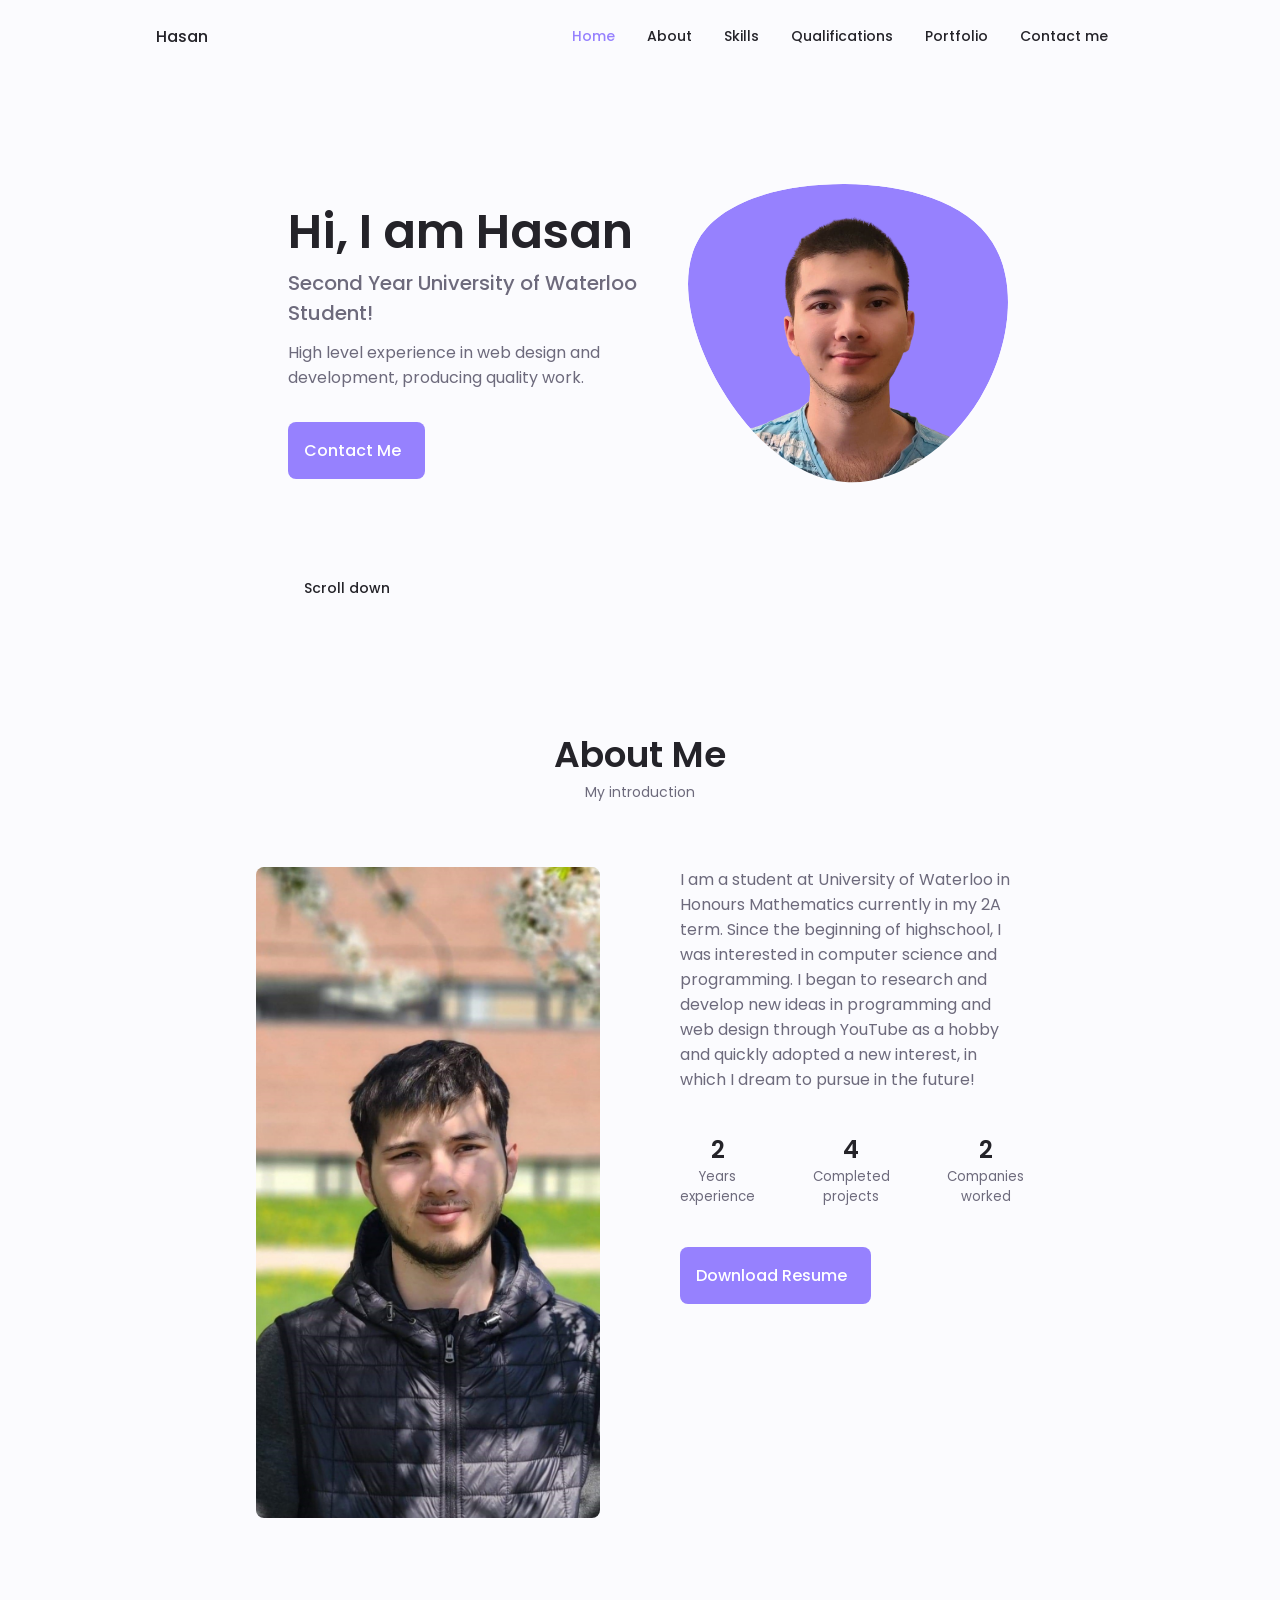
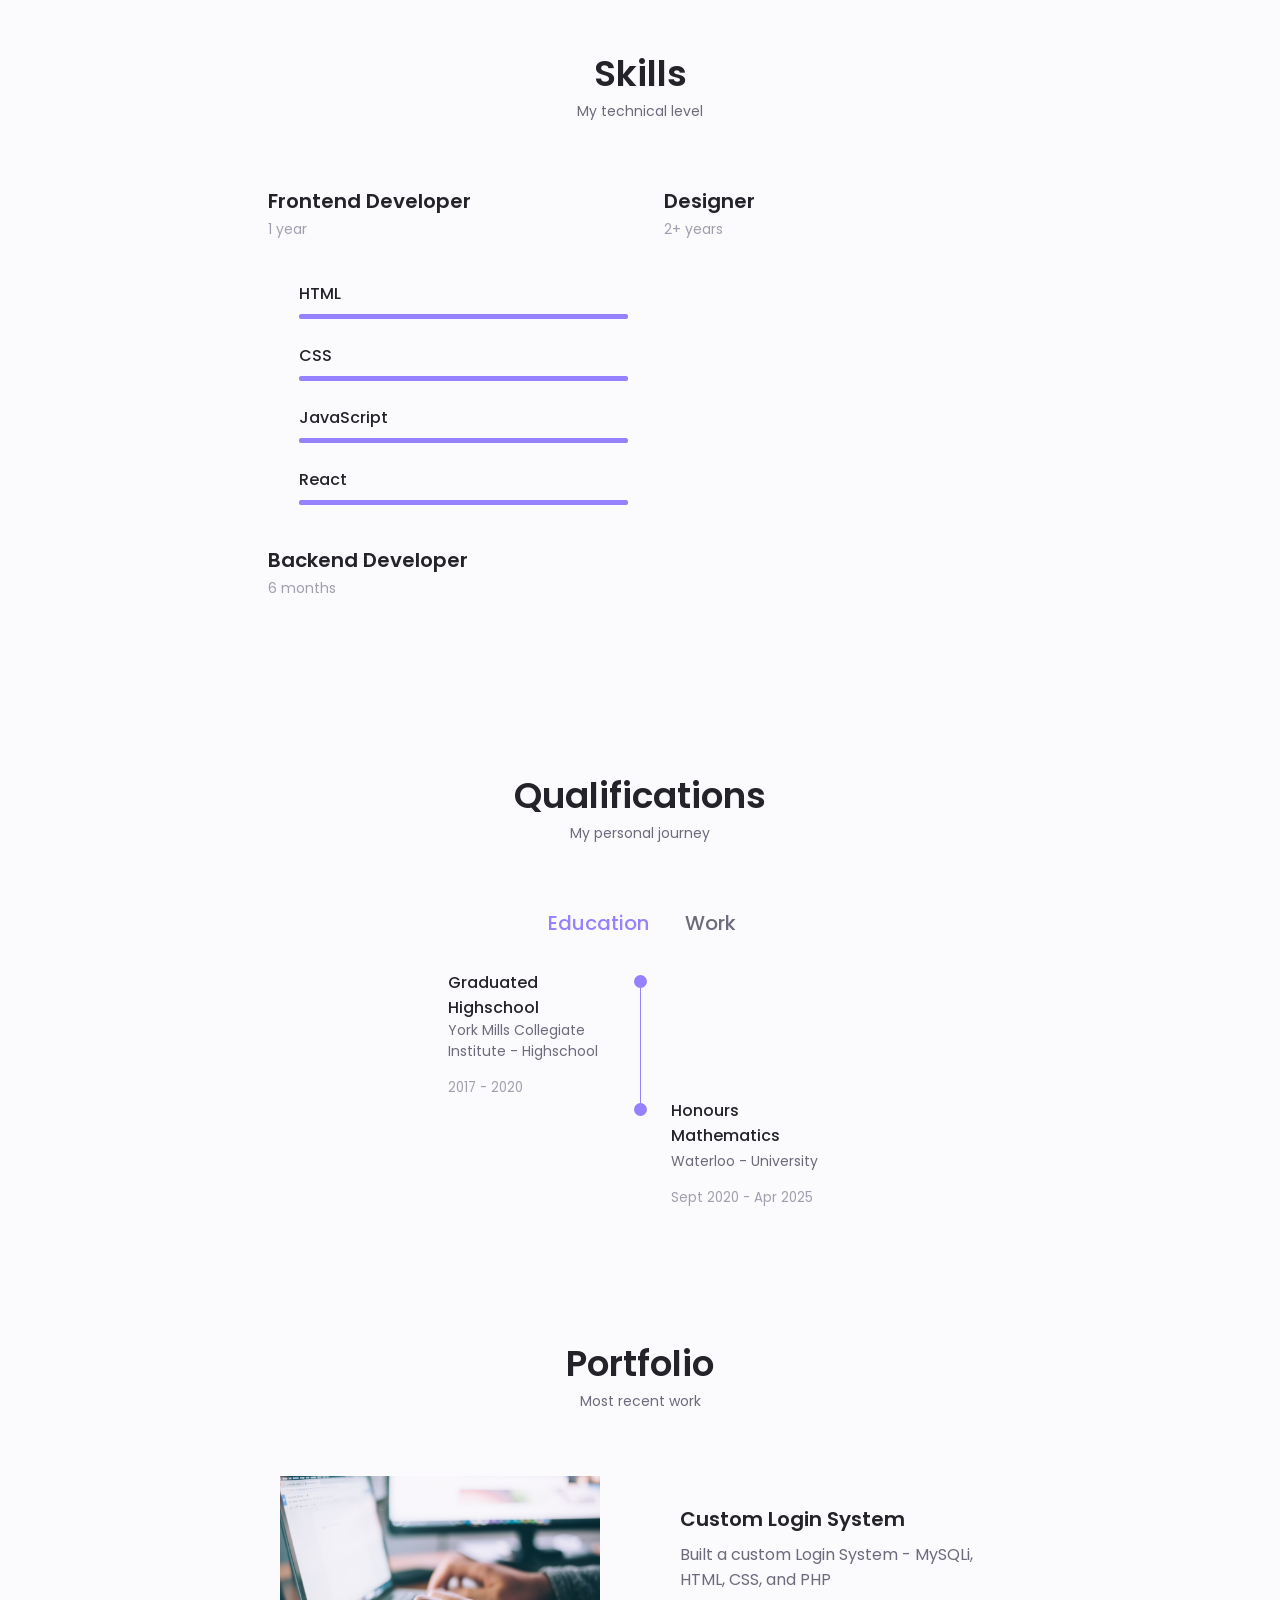
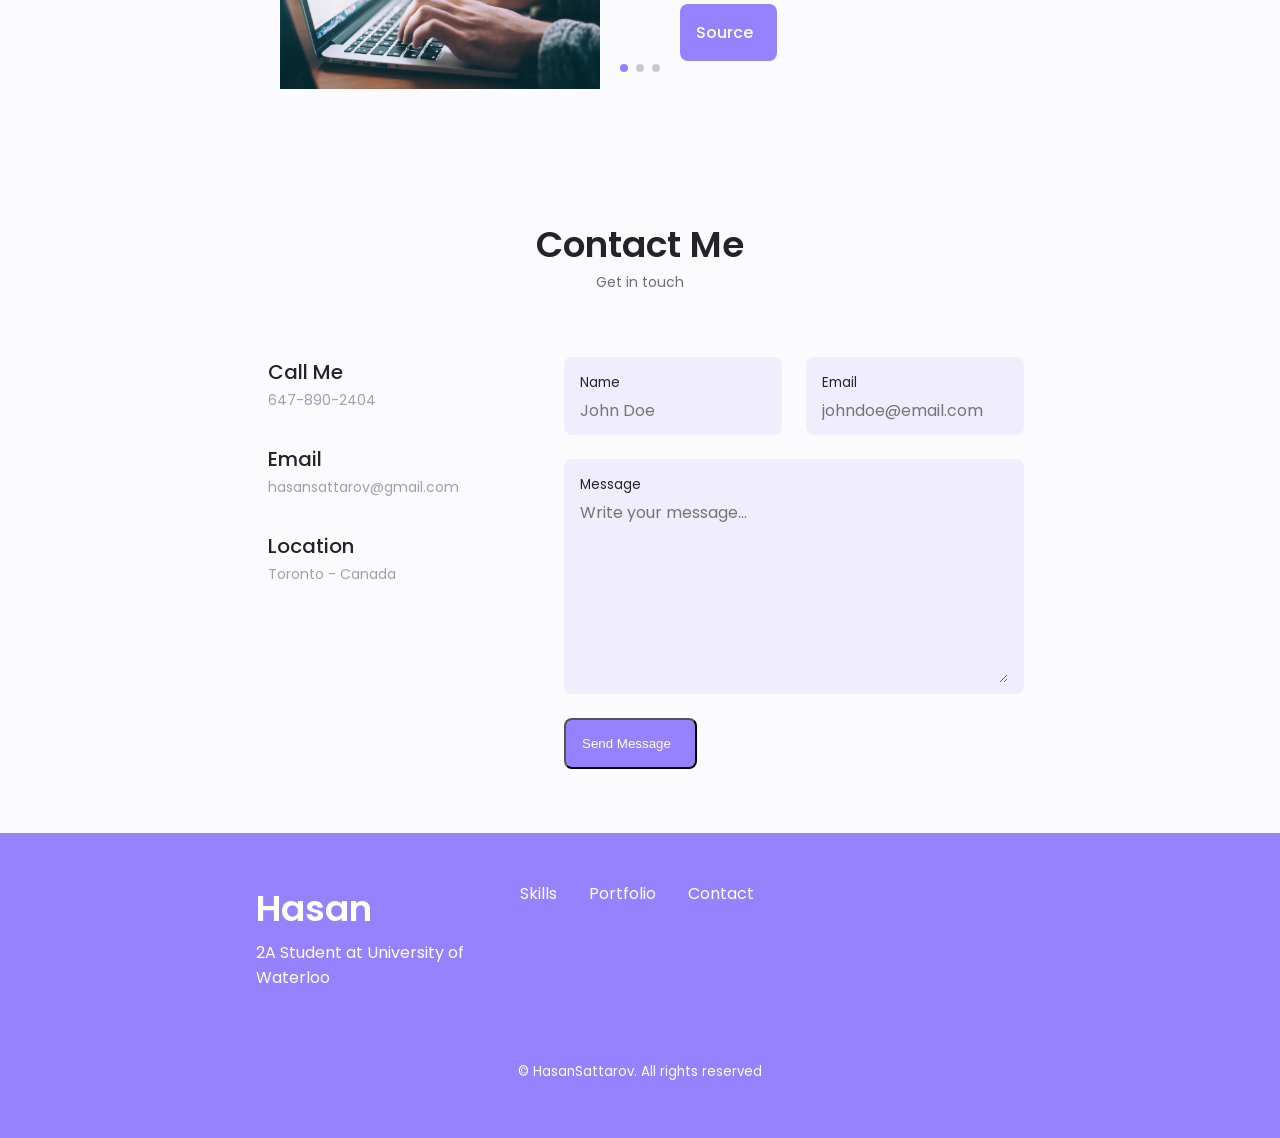
==== commit 9c26dc42: "Update index.html" ====
--- a/index.html
+++ b/index.html
@@ -354,7 +354,7 @@
                                     <span class="qualification__subtitle">Waterloo - University</span>
                                     <div class="qualification__calendar">
                                         <i class="uil uil-calendar-alt"></i>
-                                        May 2021 - August 2021
+                                        Sept 2020 - Apr 2025
                                     </div>
                                 </div>
                             </div>
@@ -428,7 +428,7 @@
                             <div class="portfolio__data">
                                 <h3 class="portfolio__title">Personal Website</h3>
                                 <p class="portfolio__description">Built a responsive personal portfolio - HTML, CSS, and JavaScript</p>
-                                <a href="https://hasansattarov.github.io/" class="button button--flex button--small portfolio__button">
+                                <a href="https://github.com/hasansattarov/hasansattarov.github.io" class="button button--flex button--small portfolio__button">
                                     Source
                                     <i class="uil uil-arrow-right button__icon"></i>
                                 </a>
@@ -580,4 +580,4 @@
         <!--==================== MAIN JS ====================-->
         <script src="assets/js/main.js"></script>
     </body>
-</html>+</html>
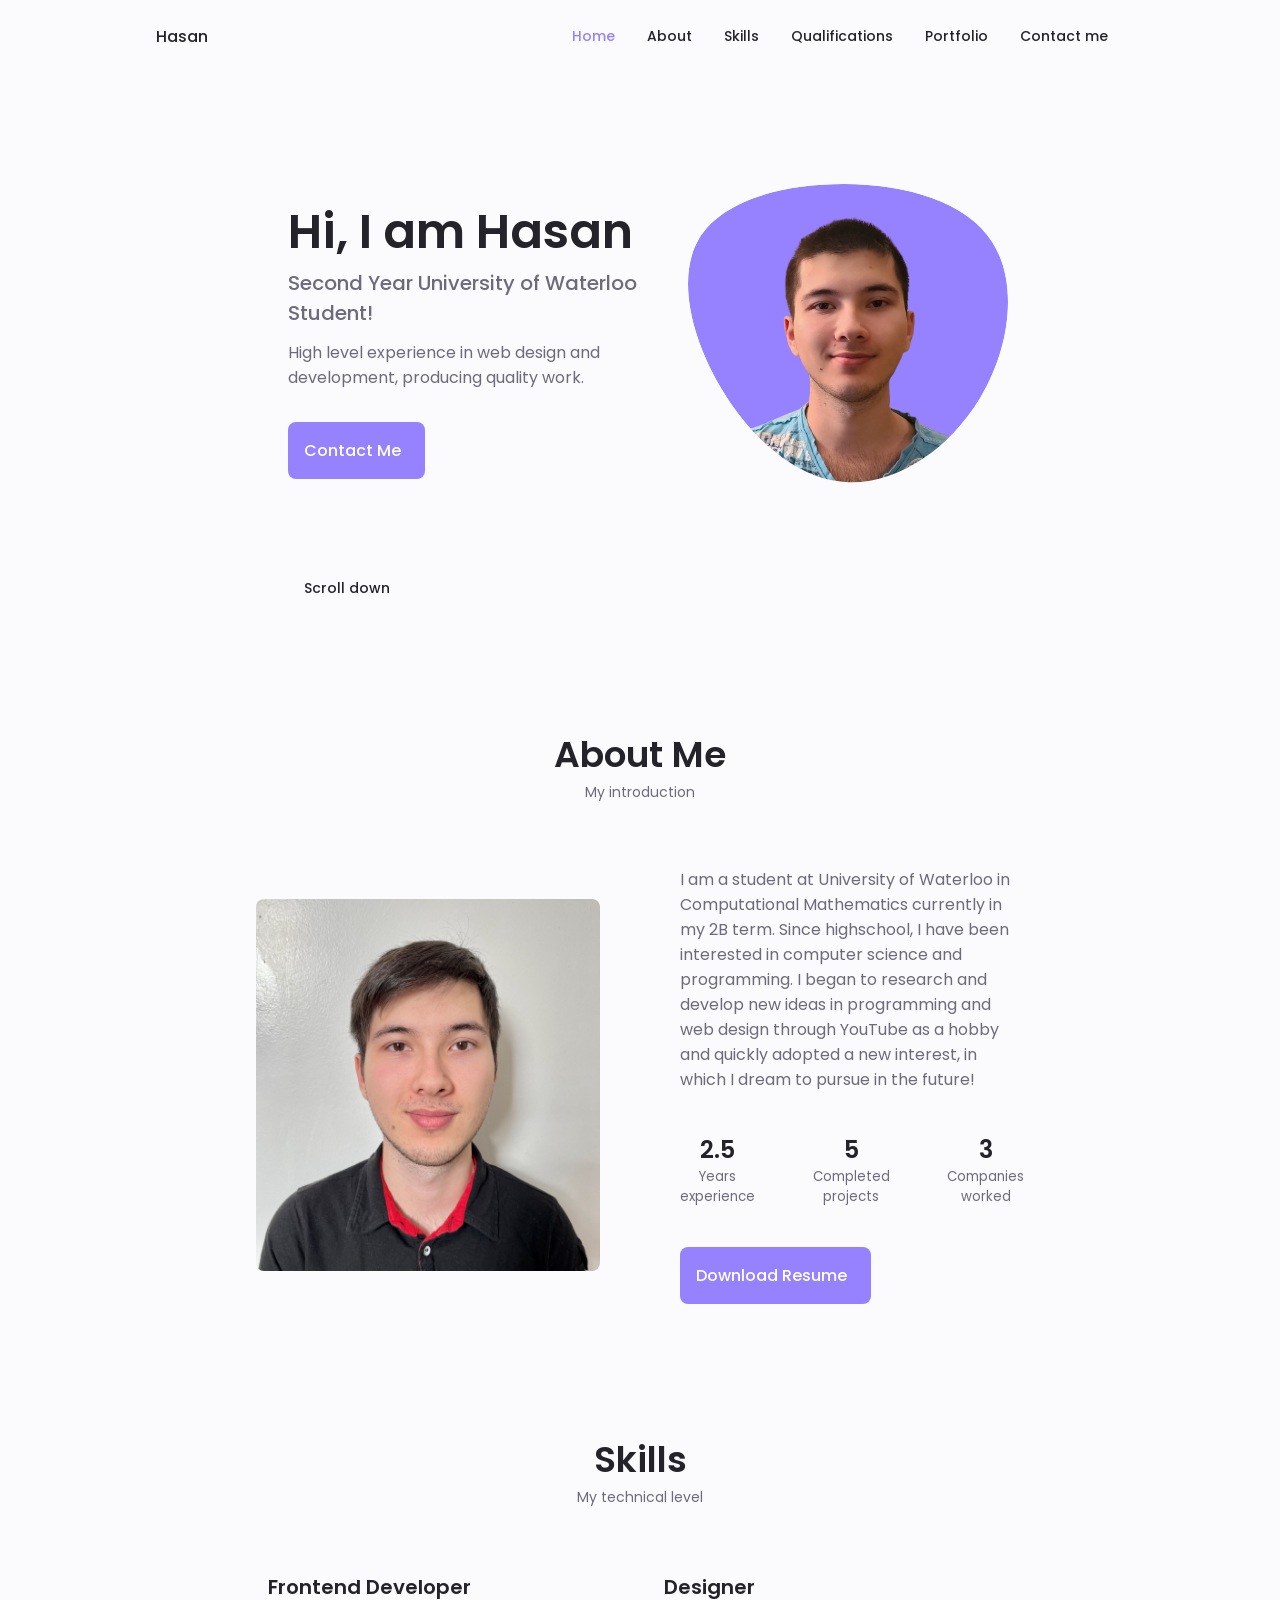
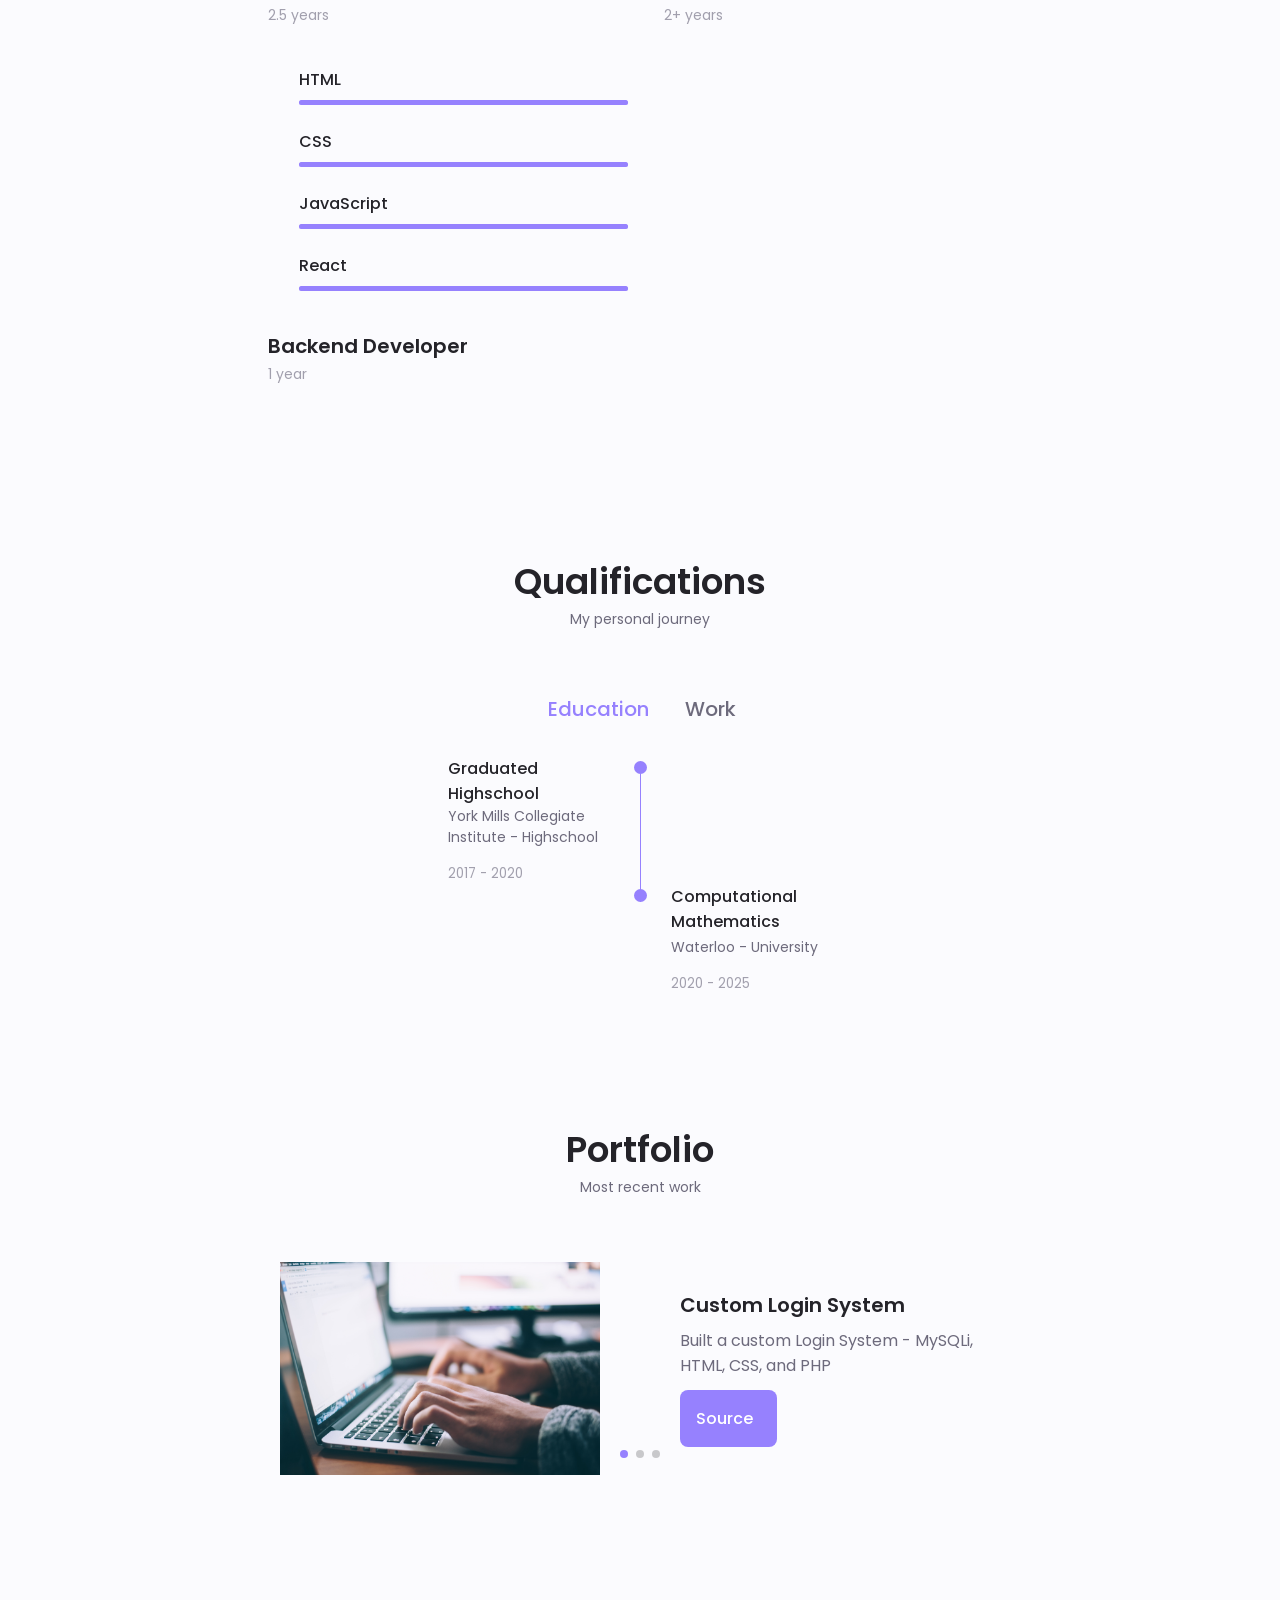
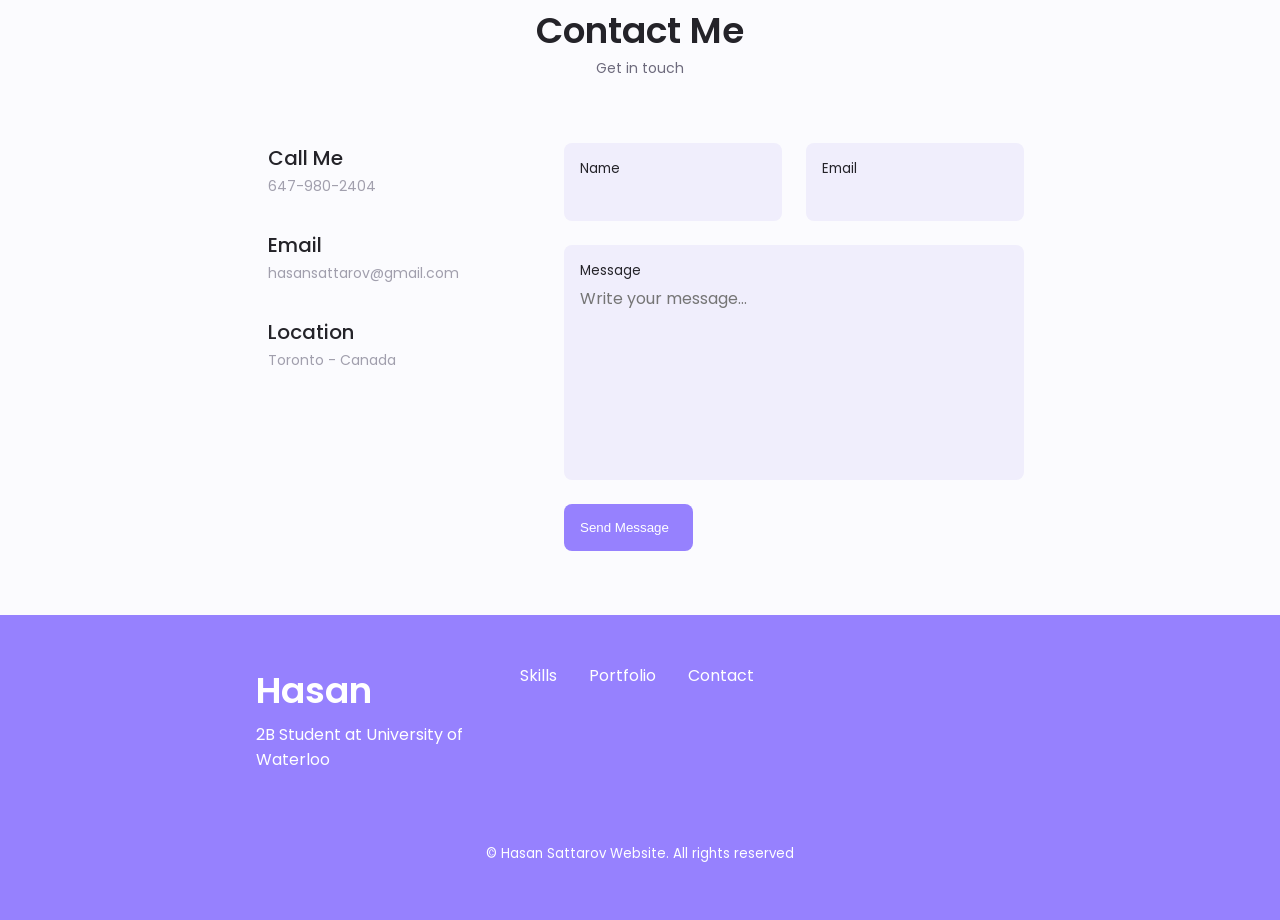
==== commit 1fb3862c: "Add files via upload" ====
--- a/index.html
+++ b/index.html
@@ -1,583 +1,602 @@
-<!DOCTYPE html>
-    <html lang="en">
-    <head>
-        <meta charset="UTF-8">
-        <meta name="viewport" content="width=device-width, initial-scale=1.0">
-
-        <!--==================== UNICONS ====================-->
-        <link rel="stylesheet" href="https://unicons.iconscout.com/release/v4.0.0/css/line.css">
-        
-        <!--==================== SWIPER CSS ====================-->
-        <link rel="stylesheet" href="assets/css/swiper-bundle.min.css">
-        
-        <!--==================== CSS ====================-->
-        <link rel="stylesheet" href="assets/css/styles.css">
-
-        <title>Responsive Portfolio Website</title>
-    </head>
-    <body>
-        <!--==================== HEADER ====================-->
-        <header class="header" id="header">
-            <nav class="nav container">
-                <a href="#" class="nav__logo">Hasan</a>
-
-                <div class="nav__menu" id="nav-menu">
-                    <ul class="nav__list grid">
-                        <li class="nav__item">
-                            <a href="#home" class="nav__link active-link">
-                                <i class="uil uil-estate nav__icon"></i> Home
-                            </a>
-                        </li>
-                        <li class="nav__item">
-                            <a href="#about" class="nav__link"> 
-                                <i class="uil uil-user nav__icon"></i> About
-                            </a>
-                        </li>
-                        <li class="nav__item">
-                            <a href="#skills" class="nav__link">
-                                <i class="uil uil-file-alt nav__icon"></i> Skills
-                            </a>
-                        </li>
-                        <li class="nav__item">
-                            <a href="#qualifications" class="nav__link">
-                                <i class="uil uil-clipboard-notes nav__icon"></i> Qualifications
-                            </a>
-                        </li>
-                        <li class="nav__item">
-                            <a href="#portfolio" class="nav__link">
-                                <i class="uil uil-scenery nav__icon"></i> Portfolio
-                            </a>
-                        </li>
-                        <li class="nav__item">
-                            <a href="#contact" class="nav__link">
-                                <i class="uil uil-message nav__icon"></i> Contact me
-                            </a>
-                        </li>
-                    </ul>
-                    <i class="uil uil-times nav__close" id="nav-close"></i>
-                </div>
-
-                <div class="nav__btns">
-                    <!-- Theme change button -->
-                    <i class="uil uil-moon change-theme" id="theme-button"></i>
-
-                    <div class="nav__toggle" id="nav-toggle">
-                        <i class="uil uil-apps"></i>
-                    </div>
-                </div>
-            </nav>
-        </header>
-
-        <!--==================== MAIN ====================-->
-        <main class="main">
-            <!--==================== HOME ====================-->
-            <section class="home section" id="home">
-                <div class="home__container container grid">
-                    <div class="home__content grid">
-                        <div class="home__social">
-                            <a href="https://www.linkedin.com/in/hasan-sattarov-950b011bb/" target="_blank" class="home__social-icon">
-                                <i class="uil uil-linkedin-alt"></i>
-                            </a>
-                            <a href="https://www.facebook.com/hasan.sattarov.9/" target="_blank" class="home__social-icon">
-                                <i class="uil uil-facebook-f"></i>
-                            </a>
-                            <a href="https://github.com/hasansattarov" target="_blank" class="home__social-icon">
-                                <i class="uil uil-github-alt"></i>
-                            </a>
-                        </div>
-
-                        <div class="home__img">
-                            <svg class="home__blob" viewBox="0 0 200 187" xmlns="http://www.w3.org/2000/svg" xmlns:xlink="http://www.w3.org/1999/xlink">
-                                <mask id="mask0" mask-type="alpha">
-                                    <path d="M190.312 36.4879C206.582 62.1187 201.309 102.826 182.328 134.186C163.346 165.547 
-                                    130.807 187.559 100.226 186.353C69.6454 185.297 41.0228 161.023 21.7403 129.362C2.45775 
-                                    97.8511 -7.48481 59.1033 6.67581 34.5279C20.9871 10.1032 59.7028 -0.149132 97.9666 
-                                    0.00163737C136.23 0.303176 174.193 10.857 190.312 36.4879Z"/>
-                                </mask>
-                                <g mask="url(#mask0)">
-                                    <path d="M190.312 36.4879C206.582 62.1187 201.309 102.826 182.328 134.186C163.346 
-                                    165.547 130.807 187.559 100.226 186.353C69.6454 185.297 41.0228 161.023 21.7403 
-                                    129.362C2.45775 97.8511 -7.48481 59.1033 6.67581 34.5279C20.9871 10.1032 59.7028 
-                                    -0.149132 97.9666 0.00163737C136.23 0.303176 174.193 10.857 190.312 36.4879Z"/>
-                                    <image class="home__blob-img" x='12' y='18' href="assets/img/perfil.png"/>
-                                </g>
-                            </svg>
-                        </div>
-
-                        <div class="home__data">
-                            <h1 class="home__title">Hi, I am Hasan</h1>
-                            <h3 class="home__subtitle">Second Year University of Waterloo Student!</h3>
-                            <p class="home__description">High level experience in web design and development, 
-                                producing quality work.</p>
-                            <a href="#contact" class="button button--flex">
-                                Contact Me <i class="uil uil-message button__icon"></i>
-                            </a>
-                        </div>
-                    </div>
-
-                    <div class="home__scroll">
-                        <a href="#about" class="home__scroll-button button--flex">
-                            <i class="uil uil-mouse-alt home__scroll-mouse"></i>
-                            <span class="home__scroll-name">Scroll down</span>
-                            <i class="uil uil-arrow-down home__scroll-arrow"></i>
-                        </a>
-                    </div>
-                </div>
-            </section>
-
-            <!--==================== ABOUT ====================-->
-            <section class="about section" id="about">
-                <h2 class="section__title">About Me</h2>
-                <span class="section__subtitle">My introduction</span>
-
-                <div class="about__container container grid">
-                    <img src="assets/img/about.jfif" alt="" class="about__img">
-
-                    <div class="about__data">
-                        <p class="about__description">
-                            I am a student at University of Waterloo in Honours Mathematics 
-                            currently in my 2A term. Since the beginning of highschool, I was interested in computer science 
-                            and programming. I began to research and develop new ideas in programming and web design through YouTube as a 
-                            hobby and quickly adopted a new interest, in which I dream to pursue in the future!
-                        </p>
-
-                        <div class="about__info">
-                            <div>
-                                <span class="about__info-title">2</span>
-                                <span class="about__info-name">Years <br> experience</span>
-                            </div>
-
-                            <div>
-                                <span class="about__info-title">4</span>
-                                <span class="about__info-name">Completed <br> projects</span>
-                            </div>
-
-                            <div>
-                                <span class="about__info-title">2</span>
-                                <span class="about__info-name">Companies <br> worked</span>
-                            </div>
-                        </div>
-
-                        <div class="about__buttons">
-                            <a download="" href="assets/pdf/Hasan_Sattarov_s_CV.pdf" class="button button--flex">
-                                Download Resume<i class="uil uil-download-alt button__icon"></i>
-                            </a>
-                        </div>
-                    </div>
-                </div>
-            </section>
-
-            <!--==================== SKILLS ====================-->
-            <section class="skills section" id="skills">
-                <h2 class="section__title">Skills</h2>
-                <span class="section__subtitle">My technical level</span>
-
-                <div class="skills__container container grid">
-                    <div>
-                        <div class="skills__content skills__open">
-                            <div class="skills__header">
-                                <i class="uil uil-brackets-curly skills__icon"></i>
-
-                                <div>
-                                    <h1 class="skills__title">Frontend Developer</h1>
-                                    <span class="skills__subtitle">1 year</span>
-                                </div>
-
-                                <i class="uil uil-angle-down skills__arrow"></i>
-                            </div>
-
-                            <div class="skills__list grid">
-                                <div class="skills__data">
-                                    <div class="skills__titles">
-                                        <h3 class="skills__name">HTML</h3>
-                                    </div>
-                                    <div class="skills__bar">
-                                        <span class="skills__percentage skills__html"></span>
-                                    </div>
-                                </div>
-
-                                <div class="skills__data">
-                                    <div class="skills__titles">
-                                        <h3 class="skills__name">CSS</h3>
-                                    </div>
-                                    <div class="skills__bar">
-                                        <span class="skills__percentage skills__css"></span>
-                                    </div>
-                                </div>
-
-                                <div class="skills__data">
-                                    <div class="skills__titles">
-                                        <h3 class="skills__name">JavaScript</h3>
-                                    </div>
-                                    <div class="skills__bar">
-                                        <span class="skills__percentage skills__js"></span>
-                                    </div>
-                                </div>
-
-                                <div class="skills__data">
-                                    <div class="skills__titles">
-                                        <h3 class="skills__name">React</h3>
-                                    </div>
-                                    <div class="skills__bar">
-                                        <span class="skills__percentage skills__react"></span>
-                                    </div>
-                                </div>
-                            </div>
-                        </div>
-
-                        <div class="skills__content skills__close">
-                            <div class="skills__header">
-                                <i class="uil uil-server-network skills__icon"></i>
-
-                                <div>
-                                    <h1 class="skills__title">Backend Developer</h1>
-                                    <span class="skills__subtitle">6 months</span>
-                                </div>
-                                <i class="uil uil-angle-down skills__arrow"></i>
-                            </div>
-
-                            <div class="skills__list grid">
-                                <div class="skills__data">
-                                    <div class="skills__titles">
-                                        <h3 class="skills__name">PHP</h3>
-                                    </div>
-                                    <div class="skills__bar">
-                                        <span class="skills__percentage skills__php"></span>
-                                    </div>
-                                </div>
-
-                                <div class="skills__data">
-                                    <div class="skills__titles">
-                                        <h3 class="skills__name">Python</h3>
-                                    </div>
-                                    <div class="skills__bar">
-                                        <span class="skills__percentage skills__python"></span>
-                                    </div>
-                                </div>
-
-                                <div class="skills__data">
-                                    <div class="skills__titles">
-                                        <h3 class="skills__name">MySQLi</h3>
-                                    </div>
-                                    <div class="skills__bar">
-                                        <span class="skills__percentage skills__mysqli"></span>
-                                    </div>
-                                </div>
-                            </div>
-                        </div>
-                    </div>
-
-                    <div>
-                        <div class="skills__content skills__close">
-                            <div class="skills__header">
-                                <i class="uil uil-swatchbook skills__icon"></i>
-
-                                <div>
-                                    <h1 class="skills__title">Designer</h1>
-                                    <span class="skills__subtitle">2+ years</span>
-                                </div>
-                                <i class="uil uil-angle-down skills__arrow"></i>
-                            </div>
-
-                            <div class="skills__list grid">
-                                <div class="skills__data">
-                                    <div class="skills__titles">
-                                        <h3 class="skills__name">Figma</h3>
-                                    </div>
-                                    <div class="skills__bar">
-                                        <span class="skills__percentage skills__figma"></span>
-                                    </div>
-                                </div>
-
-                                <div class="skills__data">
-                                    <div class="skills__titles">
-                                        <h3 class="skills__name">Photoshop</h3>
-                                    </div>
-                                    <div class="skills__bar">
-                                        <span class="skills__percentage skills__photoshop"></span>
-                                    </div>
-                                </div>
-                            </div>
-                        </div>
-                    </div>
-                </div>
-
-            </section>
-
-            <!--==================== QUALIFICATION ====================-->
-            <section class="qualification section" id="qualifications">
-                <h2 class="section__title">Qualifications</h2>
-                <span class="section__subtitle">My personal journey</span>
-
-                <div class="qualification__container container">
-                    <div class="qualification__tabs">
-                        <div class="qualification__button button--flex qualification__active" data-target='#education'>
-                            <i class="uil uil-graduation-cap qualification__icon"></i>
-                            Education
-                        </div>
-                        
-                        <div class="qualification__button button--flex" data-target="#work">
-                            <i class="uil uil-briefcase-alt qualification__icon"></i>
-                            Work
-                        </div>
-                    </div>
-
-                    <div class="qualification__sections"> 
-                        <div class="qualification__content qualification__active" data-content id="education">
-                            <!--Qualification 1-->
-                            <div class="qualification__data">
-                                <div>
-                                    <h3 class="qualification__title">Graduated Highschool</h3>
-                                    <span class="qualification__subtitle">York Mills Collegiate Institute - Highschool</span>
-                                    <div class="qualification__calendar">
-                                        <i class="uil uil-calendar-alt"></i>
-                                        2017 - 2020
-                                    </div>
-                                </div>
-
-                                <div>
-                                    <span class="qualification__rounder"></span>
-                                    <span class="qualification__line"></span>
-                                </div>
-                            </div>
-
-                             <!--Qualification 2-->
-                            <div class="qualification__data">
-                                <div></div>
-
-                                <div>
-                                    <span class="qualification__rounder"></span>
-                                </div>
-
-                                <div>
-                                    <h3 class="qualification__title">Honours Mathematics</h3>
-                                    <span class="qualification__subtitle">Waterloo - University</span>
-                                    <div class="qualification__calendar">
-                                        <i class="uil uil-calendar-alt"></i>
-                                        Sept 2020 - Apr 2025
-                                    </div>
-                                </div>
-                            </div>
-                        </div>
-
-                        <div class="qualification__content" data-content id="work">
-                            <!--Qualification 1-->
-                            <div class="qualification__data">
-                                <div>
-                                    <h3 class="qualification__title">Junior Web Developer</h3>
-                                    <span class="qualification__subtitle">Canada - Dacture</span>
-                                    <div class="qualification__calendar">
-                                        <i class="uil uil-calendar-alt"></i>
-                                        May 2021 - August 2021
-                                    </div>
-                                </div>
-
-                                <div>
-                                    <span class="qualification__rounder"></span>
-                                    <span class="qualification__line"></span>
-                                </div>
-                            </div>
-
-                             <!--Qualification 2-->
-                            <div class="qualification__data">
-                                <div></div>
-
-                                <div>
-                                    <span class="qualification__rounder"></span>
-                                </div>
-
-                                <div>
-                                    <h3 class="qualification__title">Project Team Member - Website Design and Optimization</h3>
-                                    <span class="qualification__subtitle">Canada - Microsoft</span>
-                                    <div class="qualification__calendar">
-                                        <i class="uil uil-calendar-alt"></i>
-                                        May 2021 - August 2021
-                                    </div>
-                                </div>
-                            </div>
-                        </div>
-                    </div>
-                </div>
-            </section>
-
-            <!--==================== PORTFOLIO ====================-->
-            <section class="portfolio section" id="portfolio">
-                <h2 class="section__title">Portfolio</h2>
-                <span class="section__subtitle">Most recent work</span>
-
-                <div class="portfolio__container container swiper">
-                    <div class="swiper-wrapper">
-                       <!--==================== PORTFOLIO 1 ====================-->
-                        <div class="portfolio__content grid swiper-slide">
-                            <img src="assets/img/portfolio1.jpg" alt="" class="portfolio_img">
-
-                            <div class="portfolio__data">
-                                <h3 class="portfolio__title">Custom Login System</h3>
-                                <p class="portfolio__description">Built a custom Login System - MySQLi, HTML, CSS, and PHP</p>
-                                <a href="https://github.com/hasansattarov/login-system" class="button button--flex button--small portfolio__button">
-                                    Source
-                                    <i class="uil uil-arrow-right button__icon"></i>
-                                </a>
-                            </div>
-                        </div>
-
-                        <!--==================== PORTFOLIO 2 ====================-->
-                        <div class="portfolio__content grid swiper-slide">
-                            <img src="assets/img/portfolio2.jpg" alt="" class="portfolio_img">
-
-                            <div class="portfolio__data">
-                                <h3 class="portfolio__title">Personal Website</h3>
-                                <p class="portfolio__description">Built a responsive personal portfolio - HTML, CSS, and JavaScript</p>
-                                <a href="https://github.com/hasansattarov/hasansattarov.github.io" class="button button--flex button--small portfolio__button">
-                                    Source
-                                    <i class="uil uil-arrow-right button__icon"></i>
-                                </a>
-                            </div>
-                        </div>
-
-                        <!--==================== PORTFOLIO 3 ====================-->
-                        <div class="portfolio__content grid swiper-slide">
-                            <img src="assets/img/portfolio3.jpg" alt="" class="portfolio_img">
-
-                            <div class="portfolio__data">
-                                <h3 class="portfolio__title">Hangman</h3>
-                                <p class="portfolio__description">Programmed the Hangman game - Processing Python</p>
-                                <a href="https://github.com/hasansattarov/Hangman-Game" class="button button--flex button--small portfolio__button">
-                                    Source
-                                    <i class="uil uil-arrow-right button__icon"></i>
-                                </a>
-                            </div>
-                        </div>
-                    </div>
-
-                    <div class="swiper-button-next">
-                        <i class="uil uil-angle-right-b swiper-portfolio-icon"></i>
-                    </div>
-
-                    <div class="swiper-button-prev">
-                        <i class="uil uil-angle-left-b swiper-portfolio-icon"></i>
-                    </div>
-
-                    <div class="swiper-pagination"></div>
-                </div>
-            </section>
-
-            <!--==================== CONTACT ME ====================-->
-            <section class="contact section" id="contact">
-                <h2 class="section__title">Contact Me</h2>
-                <span class="section__subtitle">Get in touch</span>
-                
-                <div class="contact__container container grid">
-                    <div>
-                        <div class="contact__information">
-                            <i class="uil uil-phone contact__icon"></i>
-
-                            <div>
-                                <h3 class="contact__title">Call Me</h3>
-                                <span class="contact__subtitle">647-890-2404</span>
-                            </div>
-                        </div>
-
-                        <div class="contact__information">
-                            <i class="uil uil-envelope contact__icon"></i>
-
-                            <div>
-                                <h3 class="contact__title">Email</h3>
-                                <span class="contact__subtitle">hasansattarov@gmail.com</span>
-                            </div>
-                        </div>
-
-                        <div class="contact__information">
-                            <i class="uil uil-map-marker contact__icon"></i>
-
-                            <div>
-                                <h3 class="contact__title">Location</h3>
-                                <span class="contact__subtitle">Toronto - Canada</span>
-                            </div>
-                        </div>
-                    </div>
-
-                    <form action="https://formspree.io/f/xpzkkjew" method="POST" class="contact__form grid">
-                        <div class="contact__inputs grid">
-                            <div class="contact__content">
-                                <label for="" class="contact__label">Name</label>
-                                <input type="text" name="name" placeholder="John Doe" class="contact__input">
-                            </div>
-
-                            <div class="contact__content">
-                                <label for="" class="contact__label">Email</label>
-                                <input type="email" name="_replyto" placeholder="johndoe@email.com" class="contact__input">
-                            </div>
-                        </div>
-
-                        <div class="contact__content">
-                            <label for="" class="contact__label">Message</label>
-                            <textarea name="message" id="" cols="0" rows="7" placeholder="Write your message..." class="contact__input"></textarea>
-                        </div>
-                        
-                        <div>
-                        <button type="submit" name="submit" class="button button--flex">
-                            Send Message
-                            <i class="uil uil-message button__icon"></i>
-                        </button>
-                        </div>
-                    </form>
-                </div>
-            </section>
-        </main>
-
-        <!--==================== FOOTER ====================-->
-        <footer class="footer">
-            <div class="footer__bg">
-                <div class="footer__container container grid">
-                    <div>
-                        <h1 class="footer__title">Hasan</h1>
-                        <span class="footer__subtitle">2A Student at University of Waterloo</span>
-                    </div>
-
-                    <ul class="footer__links">
-                        <li>
-                            <a href="#skills" class="footer__link">Skills</a>
-                        </li>
-
-                        <li>
-                            <a href="#portfolio" class="footer__link">Portfolio</a>
-                        </li>
-
-                        <li>
-                            <a href="#contact" class="footer__link">Contact</a>
-                        </li>
-                    </ul>
-
-                    <div class="footer__socials">
-                        <a href="https://www.linkedin.com/in/hasan-sattarov-950b011bb/" target="_blank" class="footer__social">
-                            <i class="uil uil-linkedin-alt"></i>
-                        </a>
-
-                        <a href="https://www.facebook.com/hasan.sattarov.9/" target="_blank" class="footer__social">
-                            <i class="uil uil-facebook-f"></i>
-                        </a>
-
-                        <a href="https://github.com/hasansattarov" target="_blank" class="footer__social">
-                            <i class="uil uil-github-alt"></i>
-                        </a>
-                    </div>
-                </div>
-
-                <p class="footer__copy">&#169; HasanSattarov. All rights reserved</p>
-            </div>
-            
-        </footer>
-        
-        <!--==================== SCROLL TOP ====================-->
-        <a href="#" class="scrollup" id="scroll-up">
-            <i class="uil uil-arrow-up scrollup__icon"></i>
-        </a>
-
-        <!--==================== SWIPER JS ====================-->
-        <script src="assets/js/swiper-bundle.min.js"></script>
-
-        <!--==================== MAIN JS ====================-->
-        <script src="assets/js/main.js"></script>
-    </body>
-</html>
+<!DOCTYPE html>
+<html lang="en">
+
+<head>
+    <meta charset="UTF-8">
+    <meta name="viewport" content="width=device-width, initial-scale=1.0">
+
+    <!--==================== UNICONS ====================-->
+    <link rel="stylesheet" href="https://unicons.iconscout.com/release/v4.0.0/css/line.css">
+
+    <!--==================== SWIPER CSS ====================-->
+    <link rel="stylesheet" href="assets/css/swiper-bundle.min.css">
+
+    <!--==================== CSS ====================-->
+    <link rel="stylesheet" href="assets/css/styles.css">
+
+    <title>Hasan's Portfolio Website</title>
+</head>
+
+<body>
+    <!--==================== HEADER ====================-->
+    <header class="header" id="header">
+        <nav class="nav container">
+            <a href="#" class="nav__logo">Hasan</a>
+
+            <div class="nav__menu" id="nav-menu">
+                <ul class="nav__list grid">
+                    <li class="nav__item">
+                        <a href="#home" class="nav__link active-link">
+                            <i class="uil uil-estate nav__icon"></i> Home
+                        </a>
+                    </li>
+                    <li class="nav__item">
+                        <a href="#about" class="nav__link">
+                            <i class="uil uil-user nav__icon"></i> About
+                        </a>
+                    </li>
+                    <li class="nav__item">
+                        <a href="#skills" class="nav__link">
+                            <i class="uil uil-file-alt nav__icon"></i> Skills
+                        </a>
+                    </li>
+                    <li class="nav__item">
+                        <a href="#qualifications" class="nav__link">
+                            <i class="uil uil-clipboard-notes nav__icon"></i> Qualifications
+                        </a>
+                    </li>
+                    <li class="nav__item">
+                        <a href="#portfolio" class="nav__link">
+                            <i class="uil uil-scenery nav__icon"></i> Portfolio
+                        </a>
+                    </li>
+                    <li class="nav__item">
+                        <a href="#contact" class="nav__link">
+                            <i class="uil uil-message nav__icon"></i> Contact me
+                        </a>
+                    </li>
+                </ul>
+                <i class="uil uil-times nav__close" id="nav-close"></i>
+            </div>
+
+            <div class="nav__btns">
+                <!-- Theme change button -->
+                <i class="uil uil-moon change-theme" id="theme-button"></i>
+
+                <div class="nav__toggle" id="nav-toggle">
+                    <i class="uil uil-apps"></i>
+                </div>
+            </div>
+        </nav>
+    </header>
+
+    <!--==================== MAIN ====================-->
+    <main class="main">
+        <!--==================== HOME ====================-->
+        <section class="home section" id="home">
+            <div class="home__container container grid">
+                <div class="home__content grid">
+                    <div class="home__social">
+                        <a href="https://www.linkedin.com/in/hasan-sattarov-950b011bb/" target="_blank" class="home__social-icon">
+                            <i class="uil uil-linkedin-alt"></i>
+                        </a>
+                        <a href="https://www.facebook.com/hasan.sattarov.9/" target="_blank" class="home__social-icon">
+                            <i class="uil uil-facebook-f"></i>
+                        </a>
+                        <a href="https://github.com/hasansattarov" target="_blank" class="home__social-icon">
+                            <i class="uil uil-github-alt"></i>
+                        </a>
+                    </div>
+
+                    <div class="home__img">
+                        <svg class="home__blob" viewBox="0 0 200 187" xmlns="http://www.w3.org/2000/svg" xmlns:xlink="http://www.w3.org/1999/xlink">
+                                <mask id="mask0" mask-type="alpha">
+                                    <path d="M190.312 36.4879C206.582 62.1187 201.309 102.826 182.328 134.186C163.346 165.547 
+                                    130.807 187.559 100.226 186.353C69.6454 185.297 41.0228 161.023 21.7403 129.362C2.45775 
+                                    97.8511 -7.48481 59.1033 6.67581 34.5279C20.9871 10.1032 59.7028 -0.149132 97.9666 
+                                    0.00163737C136.23 0.303176 174.193 10.857 190.312 36.4879Z"/>
+                                </mask>
+                                <g mask="url(#mask0)">
+                                    <path d="M190.312 36.4879C206.582 62.1187 201.309 102.826 182.328 134.186C163.346 
+                                    165.547 130.807 187.559 100.226 186.353C69.6454 185.297 41.0228 161.023 21.7403 
+                                    129.362C2.45775 97.8511 -7.48481 59.1033 6.67581 34.5279C20.9871 10.1032 59.7028 
+                                    -0.149132 97.9666 0.00163737C136.23 0.303176 174.193 10.857 190.312 36.4879Z"/>
+                                    <image class="home__blob-img" x='12' y='18' href="assets/img/perfil.png"/>
+                                </g>
+                            </svg>
+                    </div>
+
+                    <div class="home__data">
+                        <h1 class="home__title">Hi, I am Hasan</h1>
+                        <h3 class="home__subtitle">Second Year University of Waterloo Student!</h3>
+                        <p class="home__description">High level experience in web design and development, producing quality work.</p>
+                        <a href="#contact" class="button button--flex">
+                                Contact Me <i class="uil uil-message button__icon"></i>
+                        </a>
+                    </div>
+                </div>
+
+                <div class="home__scroll">
+                    <a href="#about" class="home__scroll-button button--flex">
+                        <i class="uil uil-mouse-alt home__scroll-mouse"></i>
+                        <span class="home__scroll-name">Scroll down</span>
+                        <i class="uil uil-arrow-down home__scroll-arrow"></i>
+                    </a>
+                </div>
+            </div>
+        </section>
+
+        <!--==================== ABOUT ====================-->
+        <section class="about section" id="about">
+            <h2 class="section__title">About Me</h2>
+            <span class="section__subtitle">My introduction</span>
+
+            <div class="about__container container grid">
+                <img src="assets/img/about.jpg" alt="" class="about__img">
+
+                <div class="about__data">
+                    <p class="about__description">
+                        I am a student at University of Waterloo in Computational Mathematics currently in my 2B term. Since highschool, I have been interested in computer science and programming. I began to research and develop new ideas in programming and web design through
+                        YouTube as a hobby and quickly adopted a new interest, in which I dream to pursue in the future!
+                    </p>
+
+                    <div class="about__info">
+                        <div>
+                            <span class="about__info-title">2.5</span>
+                            <span class="about__info-name">Years <br> experience</span>
+                        </div>
+
+                        <div>
+                            <span class="about__info-title">5</span>
+                            <span class="about__info-name">Completed <br> projects</span>
+                        </div>
+
+                        <div>
+                            <span class="about__info-title">3</span>
+                            <span class="about__info-name">Companies <br> worked</span>
+                        </div>
+                    </div>
+
+                    <div class="about__buttons">
+                        <a download="" href="assets/pdf/Hasan_Sattarov_s_Resume.pdf" class="button button--flex">
+                                Download Resume<i class="uil uil-download-alt button__icon"></i>
+                            </a>
+                    </div>
+                </div>
+            </div>
+        </section>
+
+        <!--==================== SKILLS ====================-->
+        <section class="skills section" id="skills">
+            <h2 class="section__title">Skills</h2>
+            <span class="section__subtitle">My technical level</span>
+
+            <div class="skills__container container grid">
+                <div>
+                    <div class="skills__content skills__open">
+                        <div class="skills__header">
+                            <i class="uil uil-brackets-curly skills__icon"></i>
+
+                            <div>
+                                <h1 class="skills__title">Frontend Developer</h1>
+                                <span class="skills__subtitle">2.5 years</span>
+                            </div>
+
+                            <i class="uil uil-angle-down skills__arrow"></i>
+                        </div>
+
+                        <div class="skills__list grid">
+                            <div class="skills__data">
+                                <div class="skills__titles">
+                                    <h3 class="skills__name">HTML</h3>
+                                </div>
+                                <div class="skills__bar">
+                                    <span class="skills__percentage skills__html"></span>
+                                </div>
+                            </div>
+
+                            <div class="skills__data">
+                                <div class="skills__titles">
+                                    <h3 class="skills__name">CSS</h3>
+                                </div>
+                                <div class="skills__bar">
+                                    <span class="skills__percentage skills__css"></span>
+                                </div>
+                            </div>
+
+                            <div class="skills__data">
+                                <div class="skills__titles">
+                                    <h3 class="skills__name">JavaScript</h3>
+                                </div>
+                                <div class="skills__bar">
+                                    <span class="skills__percentage skills__js"></span>
+                                </div>
+                            </div>
+
+                            <div class="skills__data">
+                                <div class="skills__titles">
+                                    <h3 class="skills__name">React</h3>
+                                </div>
+                                <div class="skills__bar">
+                                    <span class="skills__percentage skills__react"></span>
+                                </div>
+                            </div>
+                        </div>
+                    </div>
+
+                    <div class="skills__content skills__close">
+                        <div class="skills__header">
+                            <i class="uil uil-server-network skills__icon"></i>
+
+                            <div>
+                                <h1 class="skills__title">Backend Developer</h1>
+                                <span class="skills__subtitle">1 year</span>
+                            </div>
+                            <i class="uil uil-angle-down skills__arrow"></i>
+                        </div>
+
+                        <div class="skills__list grid">
+                            <div class="skills__data">
+                                <div class="skills__titles">
+                                    <h3 class="skills__name">PHP</h3>
+                                </div>
+                                <div class="skills__bar">
+                                    <span class="skills__percentage skills__php"></span>
+                                </div>
+                            </div>
+
+                            <div class="skills__data">
+                                <div class="skills__titles">
+                                    <h3 class="skills__name">Python</h3>
+                                </div>
+                                <div class="skills__bar">
+                                    <span class="skills__percentage skills__python"></span>
+                                </div>
+                            </div>
+
+                            <div class="skills__data">
+                                <div class="skills__titles">
+                                    <h3 class="skills__name">MySQLi</h3>
+                                </div>
+                                <div class="skills__bar">
+                                    <span class="skills__percentage skills__mysqli"></span>
+                                </div>
+                            </div>
+
+                            <div class="skills__data">
+                                <div class="skills__titles">
+                                    <h3 class="skills__name">MariaDB</h3>
+                                </div>
+                                <div class="skills__bar">
+                                    <span class="skills__percentage skills__mysqli"></span>
+                                </div>
+                            </div>
+                        </div>
+                    </div>
+                </div>
+
+                <div>
+                    <div class="skills__content skills__close">
+                        <div class="skills__header">
+                            <i class="uil uil-swatchbook skills__icon"></i>
+
+                            <div>
+                                <h1 class="skills__title">Designer</h1>
+                                <span class="skills__subtitle">2+ years</span>
+                            </div>
+                            <i class="uil uil-angle-down skills__arrow"></i>
+                        </div>
+
+                        <div class="skills__list grid">
+                            <div class="skills__data">
+                                <div class="skills__titles">
+                                    <h3 class="skills__name">Figma</h3>
+                                </div>
+                                <div class="skills__bar">
+                                    <span class="skills__percentage skills__figma"></span>
+                                </div>
+                            </div>
+
+                            <div class="skills__data">
+                                <div class="skills__titles">
+                                    <h3 class="skills__name">Photoshop</h3>
+                                </div>
+                                <div class="skills__bar">
+                                    <span class="skills__percentage skills__photoshop"></span>
+                                </div>
+                            </div>
+                        </div>
+                    </div>
+                </div>
+            </div>
+
+        </section>
+
+        <!--==================== QUALIFICATION ====================-->
+        <section class="qualification section" id="qualifications">
+            <h2 class="section__title">Qualifications</h2>
+            <span class="section__subtitle">My personal journey</span>
+
+            <div class="qualification__container container">
+                <div class="qualification__tabs">
+                    <div class="qualification__button button--flex qualification__active" data-target='#education'>
+                        <i class="uil uil-graduation-cap qualification__icon"></i> Education
+                    </div>
+
+                    <div class="qualification__button button--flex" data-target="#work">
+                        <i class="uil uil-briefcase-alt qualification__icon"></i> Work
+                    </div>
+                </div>
+
+                <div class="qualification__sections">
+                    <div class="qualification__content qualification__active" data-content id="education">
+                        <!--Qualification 1-->
+                        <div class="qualification__data">
+                            <div>
+                                <h3 class="qualification__title">Graduated Highschool</h3>
+                                <span class="qualification__subtitle">York Mills Collegiate Institute - Highschool</span>
+                                <div class="qualification__calendar">
+                                    <i class="uil uil-calendar-alt"></i> 2017 - 2020
+                                </div>
+                            </div>
+
+                            <div>
+                                <span class="qualification__rounder"></span>
+                                <span class="qualification__line"></span>
+                            </div>
+                        </div>
+
+                        <!--Qualification 2-->
+                        <div class="qualification__data">
+                            <div></div>
+
+                            <div>
+                                <span class="qualification__rounder"></span>
+                            </div>
+
+                            <div>
+                                <h3 class="qualification__title">Computational Mathematics</h3>
+                                <span class="qualification__subtitle">Waterloo - University</span>
+                                <div class="qualification__calendar">
+                                    <i class="uil uil-calendar-alt"></i> 2020 - 2025
+                                </div>
+                            </div>
+                        </div>
+                    </div>
+
+                    <div class="qualification__content" data-content id="work">
+                        <!--Qualification 1-->
+                        <div class="qualification__data">
+                            <div>
+                                <h3 class="qualification__title">Project Team Member - Website Design and Optimization</h3>
+                                <span class="qualification__subtitle">Canada - Microsoft</span>
+                                <div class="qualification__calendar">
+                                    <i class="uil uil-calendar-alt"></i> May 2021 - Aug 2021
+                                </div>
+                            </div>
+
+                            <div>
+                                <span class="qualification__rounder"></span>
+                                <span class="qualification__line"></span>
+                            </div>
+                        </div>
+
+                        <!--Qualification 2-->
+                        <div class="qualification__data">
+                            <div></div>
+
+                            <div>
+                                <span class="qualification__rounder"></span>
+                                <span class="qualification__line"></span>
+                            </div>
+
+                            <div>
+                                <h3 class="qualification__title">Junior Web Developer</h3>
+                                <span class="qualification__subtitle">Canada - Dacture</span>
+                                <div class="qualification__calendar">
+                                    <i class="uil uil-calendar-alt"></i> July 2021 - Aug 2021
+                                </div>
+                            </div>
+                        </div>
+
+                        <!--Qualification 3-->
+                        <div class="qualification__data">
+                            <div>
+                                <h3 class="qualification__title">Full Stack Developer</h3>
+                                <span class="qualification__subtitle">Canada - Studica Limited</span>
+                                <div class="qualification__calendar">
+                                    <i class="uil uil-calendar-alt"></i> Jan 2022 - Apr 2022
+                                </div>
+                            </div>
+
+                            <div>
+                                <span class="qualification__rounder"></span>
+                            </div>
+                        </div>
+                    </div>
+                </div>
+            </div>
+        </section>
+
+        <!--==================== PORTFOLIO ====================-->
+        <section class="portfolio section" id="portfolio">
+            <h2 class="section__title">Portfolio</h2>
+            <span class="section__subtitle">Most recent work</span>
+
+            <div class="portfolio__container container swiper">
+                <div class="swiper-wrapper">
+                    <!--==================== PORTFOLIO 1 ====================-->
+                    <div class="portfolio__content grid swiper-slide">
+                        <img src="assets/img/portfolio1.jpg" alt="" class="portfolio_img">
+
+                        <div class="portfolio__data">
+                            <h3 class="portfolio__title">Custom Login System</h3>
+                            <p class="portfolio__description">Built a custom Login System - MySQLi, HTML, CSS, and PHP</p>
+                            <a href="https://github.com/hasansattarov/login-system" class="button button--flex button--small portfolio__button">
+                                    Source
+                                    <i class="uil uil-arrow-right button__icon"></i>
+                            </a>
+                        </div>
+                    </div>
+
+                    <!--==================== PORTFOLIO 2 ====================-->
+                    <div class="portfolio__content grid swiper-slide">
+                        <img src="assets/img/portfolio2.jpg" alt="" class="portfolio_img">
+
+                        <div class="portfolio__data">
+                            <h3 class="portfolio__title">Personal Website</h3>
+                            <p class="portfolio__description">Built a responsive personal portfolio - HTML, CSS, and JavaScript</p>
+                            <a href="https://hasansattarov.github.io/" class="button button--flex button--small portfolio__button">
+                                    Source
+                                    <i class="uil uil-arrow-right button__icon"></i>
+                                </a>
+                        </div>
+                    </div>
+
+                    <!--==================== PORTFOLIO 3 ====================-->
+                    <div class="portfolio__content grid swiper-slide">
+                        <img src="assets/img/portfolio3.jpg" alt="" class="portfolio_img">
+
+                        <div class="portfolio__data">
+                            <h3 class="portfolio__title">Hangman</h3>
+                            <p class="portfolio__description">Programmed the Hangman game - Processing Python</p>
+                            <a href="https://github.com/hasansattarov/Hangman-Game" class="button button--flex button--small portfolio__button">
+                                    Source
+                                    <i class="uil uil-arrow-right button__icon"></i>
+                                </a>
+                        </div>
+                    </div>
+                </div>
+
+                <div class="swiper-button-next">
+                    <i class="uil uil-angle-right-b swiper-portfolio-icon"></i>
+                </div>
+
+                <div class="swiper-button-prev">
+                    <i class="uil uil-angle-left-b swiper-portfolio-icon"></i>
+                </div>
+
+                <div class="swiper-pagination"></div>
+            </div>
+        </section>
+
+        <!--==================== CONTACT ME ====================-->
+        <section class="contact section" id="contact">
+            <h2 class="section__title">Contact Me</h2>
+            <span class="section__subtitle">Get in touch</span>
+
+            <div class="contact__container container grid">
+                <div>
+                    <div class="contact__information">
+                        <i class="uil uil-phone contact__icon"></i>
+
+                        <div>
+                            <h3 class="contact__title">Call Me</h3>
+                            <span class="contact__subtitle">647-980-2404</span>
+                        </div>
+                    </div>
+
+                    <div class="contact__information">
+                        <i class="uil uil-envelope contact__icon"></i>
+
+                        <div>
+                            <h3 class="contact__title">Email</h3>
+                            <span class="contact__subtitle">hasansattarov@gmail.com</span>
+                        </div>
+                    </div>
+
+                    <div class="contact__information">
+                        <i class="uil uil-map-marker contact__icon"></i>
+
+                        <div>
+                            <h3 class="contact__title">Location</h3>
+                            <span class="contact__subtitle">Toronto - Canada</span>
+                        </div>
+                    </div>
+                </div>
+
+                <form action="https://formspree.io/f/xpzkkjew" method="POST" class="contact__form grid">
+                    <div class="contact__inputs grid">
+                        <div class="contact__content">
+                            <label for="" class="contact__label">Name</label>
+                            <input type="text" name="name" class="contact__input">
+                        </div>
+
+                        <div class="contact__content">
+                            <label for="" class="contact__label">Email</label>
+                            <input type="email" name="_replyto" class="contact__input">
+                        </div>
+                    </div>
+
+                    <div class="contact__content">
+                        <label for="" class="contact__label">Message</label>
+                        <textarea name="message" id="" cols="0" rows="7" placeholder="Write your message..." class="contact__input"></textarea>
+                    </div>
+
+                    <div>
+                        <button type="submit" name="submit" class="button button--flex">
+                            Send Message
+                            <i class="uil uil-message button__icon"></i>
+                        </button>
+                    </div>
+                </form>
+            </div>
+        </section>
+    </main>
+
+    <!--==================== FOOTER ====================-->
+    <footer class="footer">
+        <div class="footer__bg">
+            <div class="footer__container container grid">
+                <div>
+                    <h1 class="footer__title">Hasan</h1>
+                    <span class="footer__subtitle">2B Student at University of Waterloo</span>
+                </div>
+
+                <ul class="footer__links">
+                    <li>
+                        <a href="#skills" class="footer__link">Skills</a>
+                    </li>
+
+                    <li>
+                        <a href="#portfolio" class="footer__link">Portfolio</a>
+                    </li>
+
+                    <li>
+                        <a href="#contact" class="footer__link">Contact</a>
+                    </li>
+                </ul>
+
+                <div class="footer__socials">
+                    <a href="https://www.linkedin.com/in/hasan-sattarov-950b011bb/" target="_blank" class="footer__social">
+                        <i class="uil uil-linkedin-alt"></i>
+                    </a>
+
+                    <a href="https://www.facebook.com/hasan.sattarov.9/" target="_blank" class="footer__social">
+                        <i class="uil uil-facebook-f"></i>
+                    </a>
+
+                    <a href="https://github.com/hasansattarov" target="_blank" class="footer__social">
+                        <i class="uil uil-github-alt"></i>
+                    </a>
+                </div>
+            </div>
+
+            <p class="footer__copy">&#169; Hasan Sattarov Website. All rights reserved</p>
+        </div>
+
+    </footer>
+
+    <!--==================== SCROLL TOP ====================-->
+    <a href="#" class="scrollup" id="scroll-up">
+        <i class="uil uil-arrow-up scrollup__icon"></i>
+    </a>
+
+    <!--==================== SWIPER JS ====================-->
+    <script src="assets/js/swiper-bundle.min.js"></script>
+
+    <!--==================== MAIN JS ====================-->
+    <script src="assets/js/main.js"></script>
+</body>
+
+</html>
--- a/assets/css/styles.css
+++ b/assets/css/styles.css
@@ -1,16 +1,16 @@
 /*==================== GOOGLE FONTS ====================*/
+
 @import url('https://fonts.googleapis.com/css2?family=Poppins:wght@400;500;600&display=swap');
 
 /*==================== VARIABLES CSS ====================*/
+
 :root {
     --header-height: 3rem;
-
     /*========== Colors ==========*/
     /* Change favorite color */
-    --hue-color: 250; /*Purple 250 - Green 142 - Blue 230 - Pink 340*/
-
+    --hue-color: 250;
+    /*Purple 250 - Green 142 - Blue 230 - Pink 340*/
     /* HSL color mode */
-
     --first-color: hsl(var(--hue-color), 98%, 75%);
     --first-color-second: hsl(var(--hue-color), 100%, 50%);
     --first-color-alt: hsl(var(--hue-color), 57%, 53%);
@@ -23,10 +23,8 @@
     --container-color: #FFF;
     --scroll-bar-color: hsl(var(--hue-color), 12%, 90%);
     --scroll-thumb-color: hsl(var(--hue-color), 12%, 80%);
-
     /*========== Font and typography ==========*/
     --body-font: 'Poppins', sans-serif;
-
     /* .5rem = 8px, 1rem = 16px, 1.5rem = 24px ... */
     --big-font-size: 2rem;
     --h1-font-size: 1.5rem;
@@ -35,11 +33,9 @@
     --normal-font-size: .938rem;
     --small-font-size: .813rem;
     --smaller-font-size: .75rem;
-
     /*========== Font weight ==========*/
     --font-medium: 500;
     --font-semi-bold: 600;
-
     /*========== Margenes Bottom ==========*/
     /* .25rem = 4px, .5rem = 8px, .75rem = 12px ... */
     --mb-0-25: .25rem;
@@ -50,16 +46,17 @@
     --mb-2: 2rem;
     --mb-2-5: 2.5rem;
     --mb-3: 3rem;
-
     /*========== z index ==========*/
     --z-tooltip: 10;
     --z-fixed: 100;
     --z-modal: 1000;
 }
 
+
 /* Font size for large devices */
+
 @media screen and (min-width: 968px) {
-    :root {
+     :root {
         --big-font-size: 3rem;
         --h1-font-size: 2.25rem;
         --h2-font-size: 1.5rem;
@@ -70,7 +67,9 @@
     }
 }
 
+
 /*========== Variables Dark theme ==========*/
+
 body.dark-theme {
     --first-color-second: hsl(var(--hue-color), 30%, 8%);
     --title-color: hsl(var(--hue-color), 8%, 95%);
@@ -82,7 +81,9 @@
     --scroll-thumb-color: hsl(var(--hue-color), 12%, 36%);
 }
 
+
 /*========== Button Dark/Light ==========*/
+
 .nav__btns {
     display: flex;
     align-items: center;
@@ -99,8 +100,10 @@
     color: var(--first-color);
 }
 
+
 /*==================== BASE ====================*/
-*{
+
+* {
     box-sizing: border-box;
     padding: 0;
     margin: 0;
@@ -118,7 +121,10 @@
     color: var(--text-color);
 }
 
-h1,h2,h3,h4 {
+h1,
+h2,
+h3,
+h4 {
     color: var(--title-color);
     font-weight: var(--font-semi-bold);
 }
@@ -136,7 +142,9 @@
     height: auto;
 }
 
+
 /*==================== REUSABLE CSS CLASSES ====================*/
+
 .section {
     padding: 2rem 0 4rem;
 }
@@ -156,7 +164,9 @@
     text-align: center;
 }
 
+
 /*==================== LAYOUT ====================*/
+
 .container {
     max-width: 768px;
     margin-left: var(--mb-1-5);
@@ -177,7 +187,9 @@
     background-color: var(--body-color);
 }
 
+
 /*==================== NAV ====================*/
+
 .nav {
     max-width: 968px;
     height: var(--header-height);
@@ -213,7 +225,7 @@
         width: 100%;
         background-color: var(--body-color);
         padding: 2rem 1.5rem 4rem;
-        box-shadow: 0 -1px 4px rgba(0,0,0,.15);
+        box-shadow: 0 -1px 4px rgba(0, 0, 0, .15);
         border-radius: 1.5rem 1.5rem 0 0;
         transition: .3s;
     }
@@ -253,22 +265,31 @@
 .nav__close:hover {
     color: var(--first-color-alt);
 }
+
+
 /* show menu */
+
 .show-menu {
     bottom: 0;
 }
 
+
 /* Active link */
+
 .active-link {
     color: var(--first-color);
 }
 
+
 /* Change background header */
+
 .scroll-header {
-    box-shadow: 0 -1px 4px rgba(0,0,0,.15);
-}
+    box-shadow: 0 -1px 4px rgba(0, 0, 0, .15);
+}
+
 
 /*==================== HOME ====================*/
+
 .home__container {
     gap: 1rem;
 }
@@ -322,12 +343,12 @@
     margin-bottom: var(--mb-2);
 }
 
+
 /* 
 .home__scroll {
     display: none;
 }
 */
-
 
 .home__scroll-button {
     color: var(--first-color);
@@ -353,8 +374,12 @@
     font-size: 1.25rem;
 }
 
+
 /*==================== BUTTONS ====================*/
+
 .button {
+    border: none;
+    background: none;
     display: inline-block;
     background-color: var(--first-color);
     color: #FFF;
@@ -378,9 +403,12 @@
     align-items: center;
 }
 
+
 /*==================== ABOUT ====================*/
+
 .about__img {
     width: 200px;
+    height: 85%;
     border-radius: .5rem;
     justify-self: center;
     align-self: center;
@@ -418,7 +446,9 @@
     justify-content: center;
 }
 
+
 /*==================== SKILLS ====================*/
+
 .skills__container {
     row-gap: 0;
 }
@@ -513,6 +543,7 @@
 
 
 /*==================== QUALIFICATION ====================*/
+
 .qualification__tabs {
     display: flex;
     justify-content: space-evenly;
@@ -569,7 +600,7 @@
     width: 1px;
     height: 100%;
     background-color: var(--first-color);
-    transform: translate(6px,-7px);
+    transform: translate(6px, -7px);
 }
 
 .qualification [data-content] {
@@ -584,7 +615,9 @@
     color: var(--first-color);
 }
 
+
 /*==================== PORTFOLIO ====================*/
+
 .portfolio__container {
     overflow: initial;
 }
@@ -630,7 +663,7 @@
     right: -.5rem;
 }
 
-.swiper-container-horizontal > .swiper-pagination-bullets {
+.swiper-container-horizontal>.swiper-pagination-bullets {
     bottom: -2.5rem;
 }
 
@@ -644,7 +677,9 @@
     outline: none;
 }
 
+
 /*==================== CONTACT ME ====================*/
+
 .contact__container {
     row-gap: 3rem;
 }
@@ -688,6 +723,7 @@
     font-family: var(--body-font);
     font-size: var(--normal-font-size);
     border: none;
+    resize: none;
     outline: none;
     padding: .25rem .5rem .5rem 0;
 }
@@ -696,7 +732,9 @@
     cursor: pointer;
 }
 
+
 /*==================== FOOTER ====================*/
+
 .footer {
     padding-top: 2rem;
 }
@@ -752,7 +790,9 @@
     color: #FFF;
 }
 
+
 /*========== SCROLL UP ==========*/
+
 .scrollup {
     position: fixed;
     right: 1rem;
@@ -774,12 +814,16 @@
     color: #FFF;
 }
 
+
 /* Show scroll */
+
 .show-scroll {
     bottom: 5rem;
 }
 
+
 /*========== SCROLL BAR ==========*/
+
 ::-webkit-scrollbar {
     width: 0.60rem;
     background-color: var(--scroll-bar-color);
@@ -795,54 +839,51 @@
     background-color: var(--text-color-light);
 }
 
+
 /*==================== MEDIA QUERIES ====================*/
+
+
 /* For small devices */
+
 @media screen and (max-width: 350px) {
     .container {
         margin-left: var(--mb-1);
         margin-right: var(--mb-1);
     }
-
     .nav__menu {
         padding: 2rem .25rem 4rem;
     }
-
     .nav__list {
         column-gap: 0;
     }
-
     .home__content {
         grid-template-columns: .25fr 3fr;
     }
-
     .home__blob {
-        width: 180px; 
-    }
-
+        width: 180px;
+    }
     .skills__title {
         font-size: var(--normal-font-size);
     }
-
     .qualification__data {
         gap: .5rem;
     }
 }
 
+
 /* For medium devices */
+
 @media screen and (min-width: 568px) {
     .home__content {
         grid-template-columns: max-content 1fr 1fr;
     }
-
     .home__data {
         grid-column: initial;
     }
-
     .home__img {
         order: 1;
         justify-self: center;
     }
-
     .about__container,
     .skills__container,
     .portfolio__content,
@@ -850,7 +891,6 @@
     .footer__container {
         grid-template-columns: repeat(2, 1fr);
     }
-
     .qualification__sections {
         display: grid;
         grid-template-columns: .6fr;
@@ -863,177 +903,140 @@
         margin-left: auto;
         margin-right: auto;
     }
-
     body {
         margin: 0;
     }
-
     .section {
         padding: 6rem 0 2rem;
     }
-
     .section__subtitle {
         margin-bottom: 4rem;
     }
-
     .header {
         top: 0;
         bottom: initial;
     }
-
     .header,
     .main,
     .footer__container {
         padding: 0 1rem;
     }
-
     .nav {
         height: calc(var(--header-height) + 1.5rem);
         column-gap: 1rem;
     }
-
     .nav__icon,
     .nav__close,
     .nav__toggle {
         display: none;
     }
-
     .nav__list {
         display: flex;
         column-gap: 2rem;
     }
-
     .nav__menu {
         margin-left: auto;
     }
-
     .change-theme {
         margin: 0;
     }
-
     .home__container {
         row-gap: 5rem;
     }
-
     .home__content {
         padding-top: 5.5rem;
         column-gap: 2rem;
     }
-
     .home__blob {
         width: 270px;
     }
-
     .home__scroll {
         display: block;
     }
-
     .home__scroll-button {
         margin-left: 3rem;
     }
-
     .about__container {
         column-gap: 5rem;
     }
-
     .about__img {
         width: 350px;
     }
-
     .about__description {
         text-align: initial;
     }
-
     .about__info {
         justify-content: space-between;
     }
-
     .about__buttons {
         justify-content: initial;
     }
-
     .qualification__tabs {
         justify-content: center;
     }
-
     .qualification__button {
         margin: 0 var(--mb-1);
     }
-
     .qualification__sections {
         grid-template-columns: .5fr;
     }
-
     .portfolio__img {
         width: 320px;
     }
-
     .portfolio__content {
         align-items: center;
     }
-
     .footer__container {
         grid-template-columns: repeat(3, 1fr);
     }
-
     .footer__bg {
         padding: 3rem 0 3.5rem;
     }
-
     .footer__links {
         flex-direction: row;
         column-gap: 2rem;
     }
-
     .footer__socials {
         justify-self: flex-end;
     }
-
     .footer__copy {
         margin-top: 4.5rem;
     }
 }
 
+
 /* For large devices */
+
 @media screen and (min-width: 1024px) {
     .header,
     .main,
     .footer__container {
         padding: 0;
     }
-
     .home__blob {
         width: 320px;
     }
-
     .home__social {
         transform: translate(-6rem);
     }
-
     .portfolio__content {
         column-gap: 5rem;
     }
-
     .swiper-portfolio-icon {
         font-size: 3.5rem;
     }
-
     .swiper-button-prev {
         left: -3.5rem;
     }
-
     .swiper-button-next {
         right: -3.5rem;
     }
-
-    .swiper-container-horizontal > .swiper-pagination-bullets {
+    .swiper-container-horizontal>.swiper-pagination-bullets {
         bottom: -4.5rem;
     }
-
     .contact__form {
         width: 460px;
     }
-
     .contact__inputs {
         grid-template-columns: repeat(2, 1fr);
     }
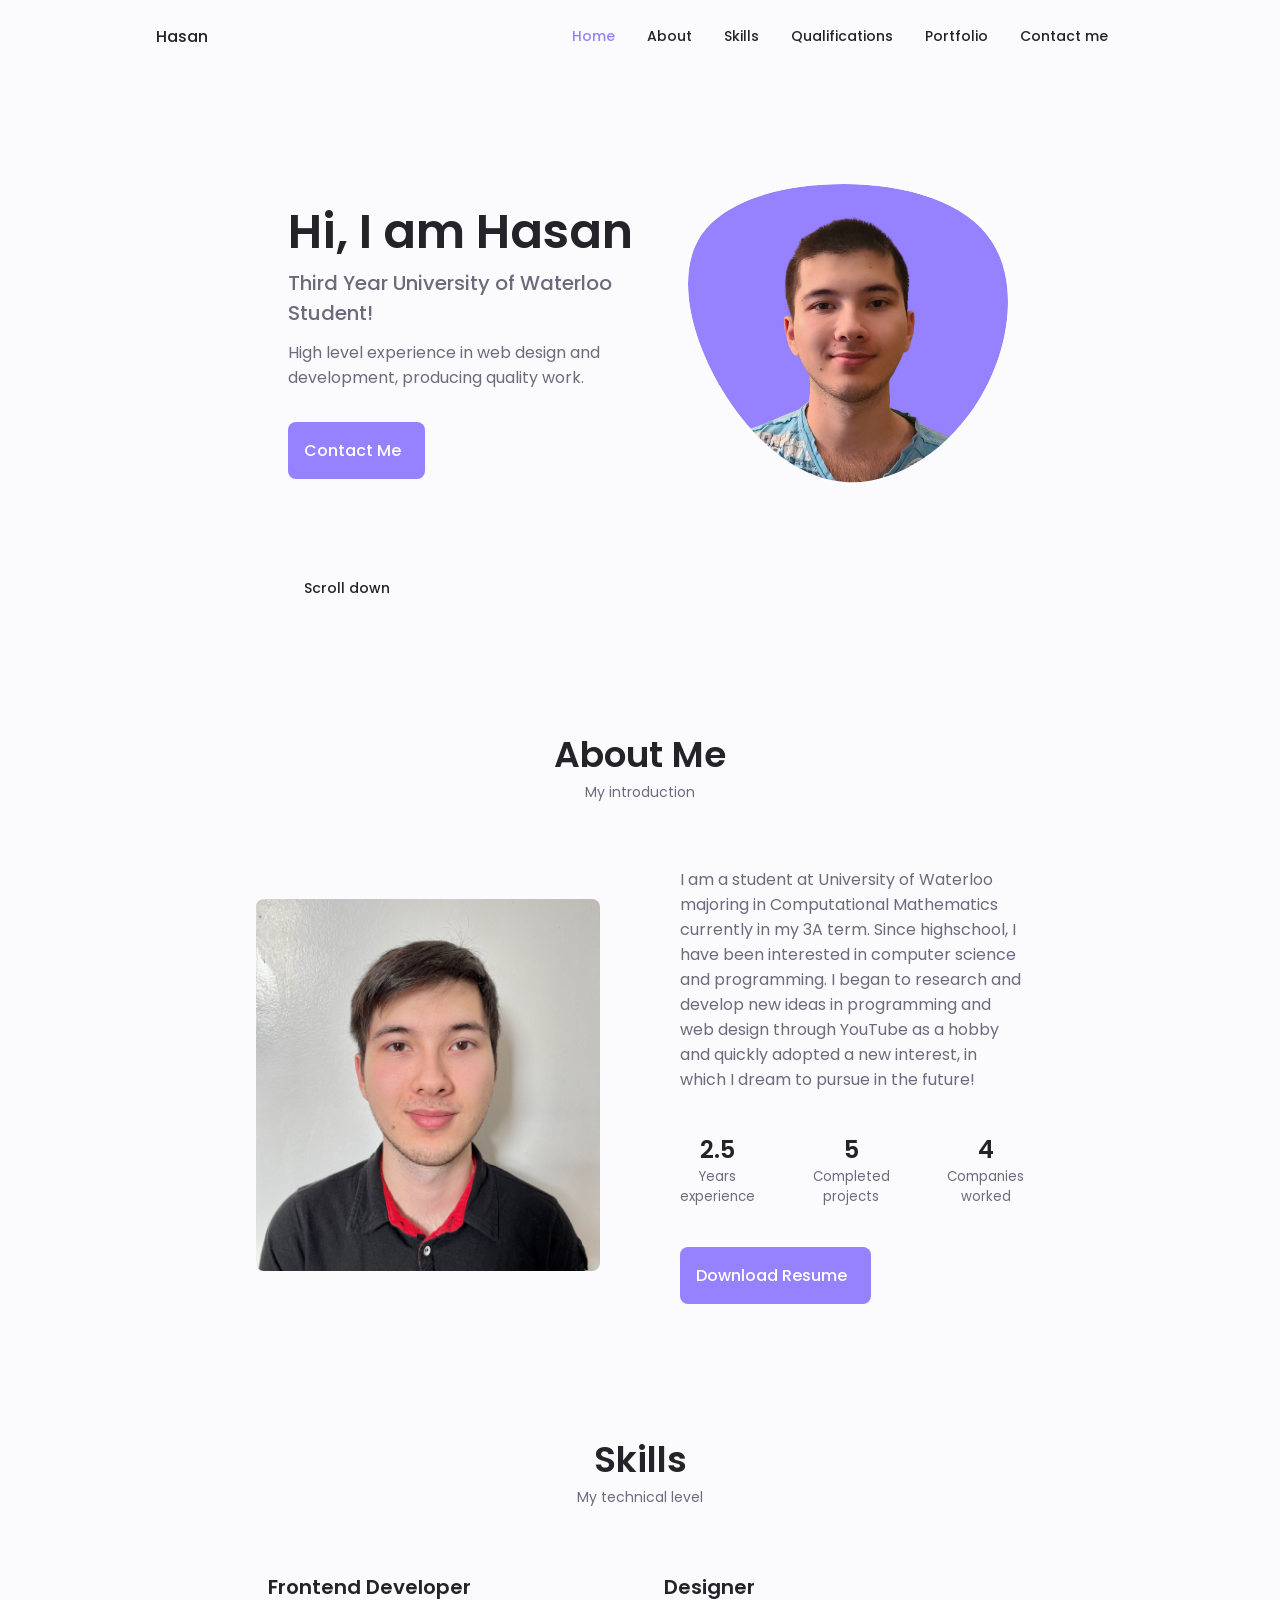
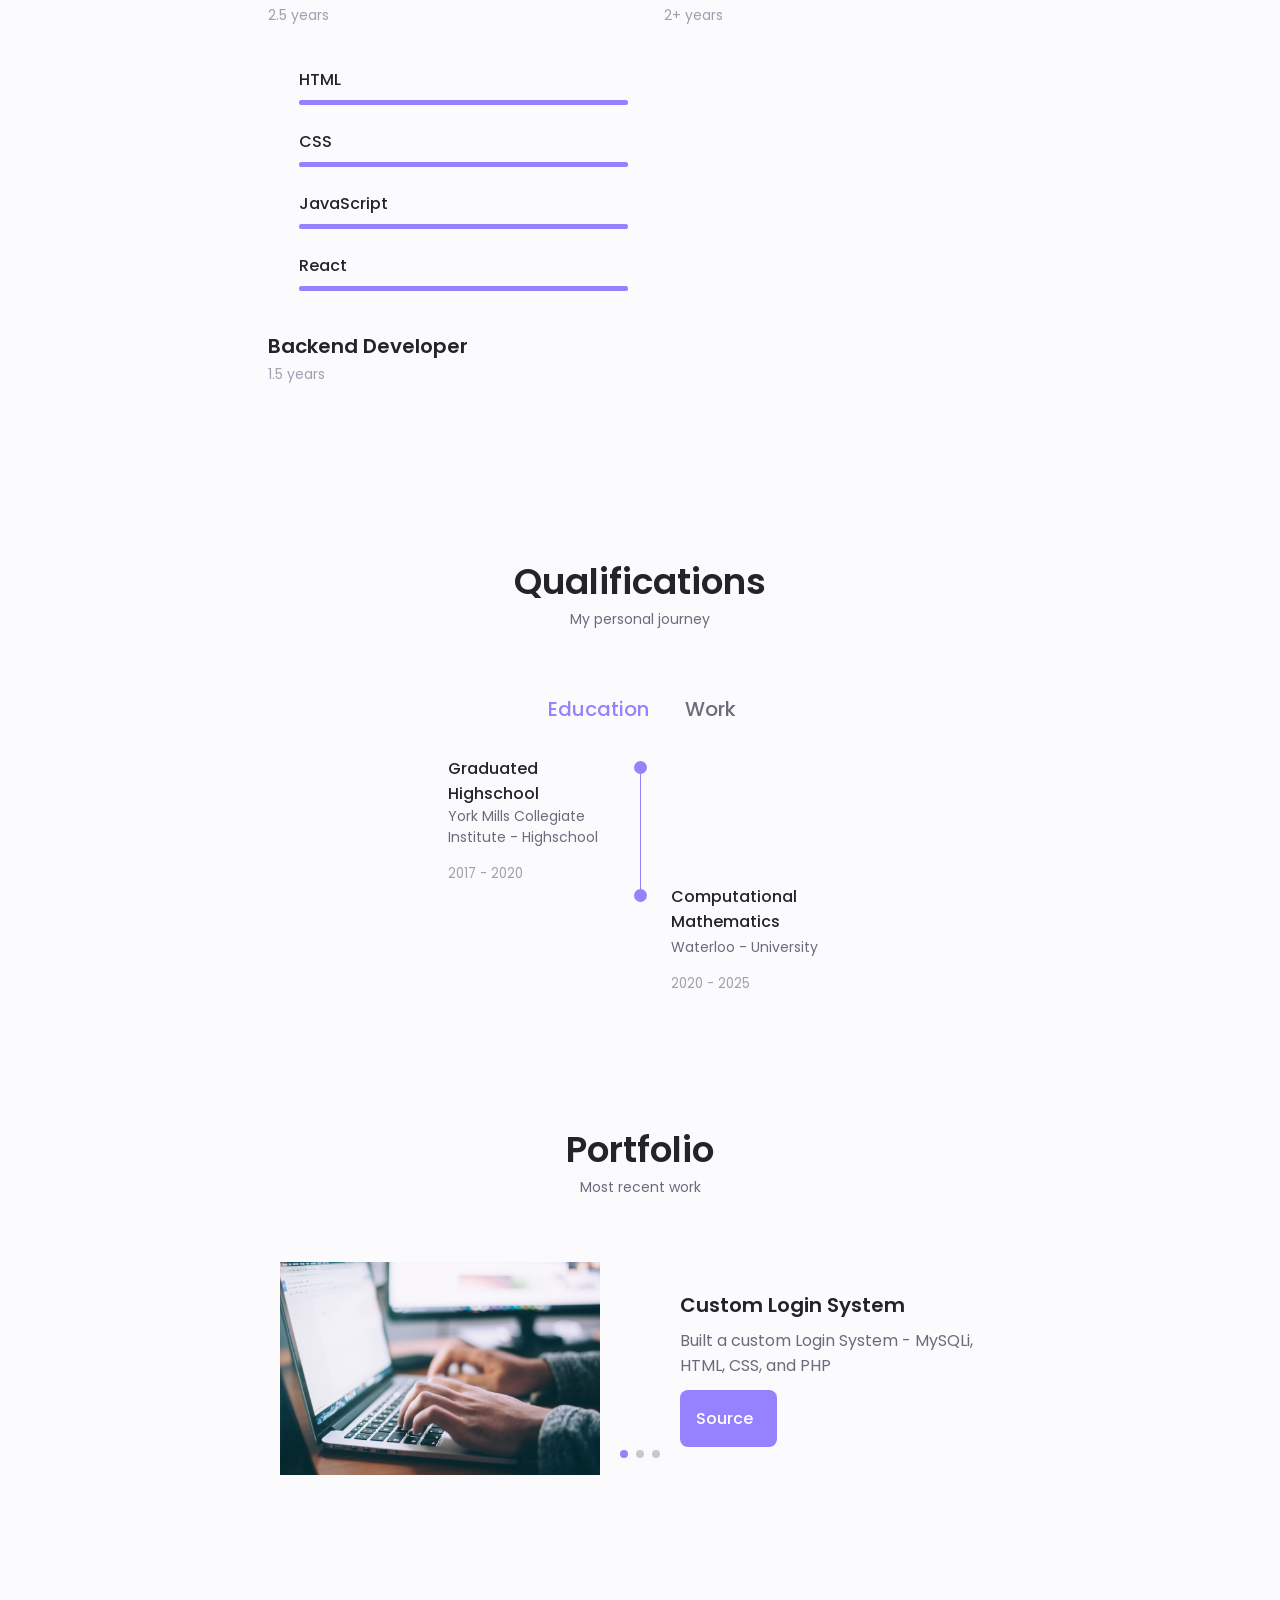
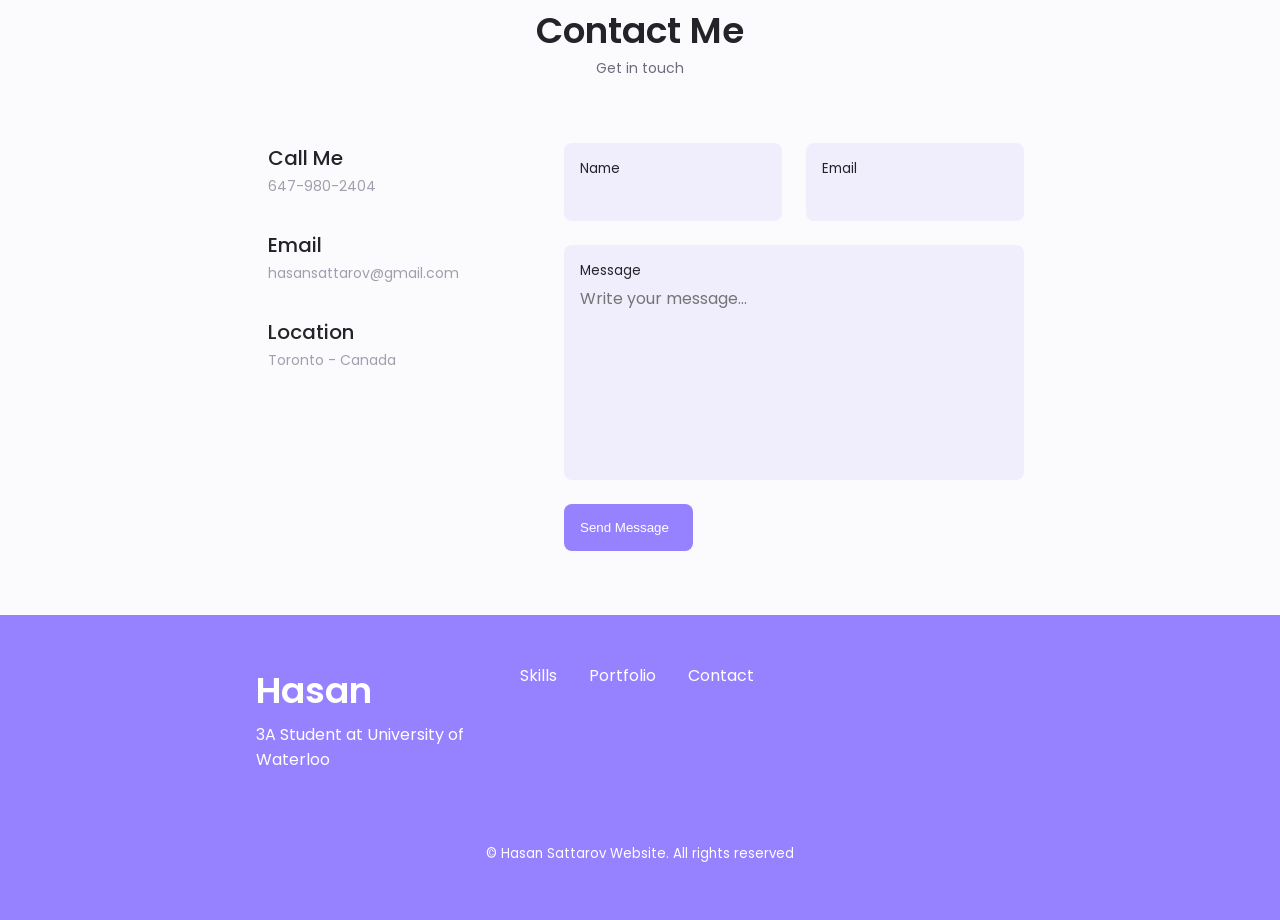
==== commit 2c67420d: "Add files via upload" ====
--- a/index.html
+++ b/index.html
@@ -108,7 +108,7 @@
 
                     <div class="home__data">
                         <h1 class="home__title">Hi, I am Hasan</h1>
-                        <h3 class="home__subtitle">Second Year University of Waterloo Student!</h3>
+                        <h3 class="home__subtitle">Third Year University of Waterloo Student!</h3>
                         <p class="home__description">High level experience in web design and development, producing quality work.</p>
                         <a href="#contact" class="button button--flex">
                                 Contact Me <i class="uil uil-message button__icon"></i>
@@ -136,7 +136,7 @@
 
                 <div class="about__data">
                     <p class="about__description">
-                        I am a student at University of Waterloo in Computational Mathematics currently in my 2B term. Since highschool, I have been interested in computer science and programming. I began to research and develop new ideas in programming and web design through
+                        I am a student at University of Waterloo majoring in Computational Mathematics currently in my 3A term. Since highschool, I have been interested in computer science and programming. I began to research and develop new ideas in programming and web design through
                         YouTube as a hobby and quickly adopted a new interest, in which I dream to pursue in the future!
                     </p>
 
@@ -152,7 +152,7 @@
                         </div>
 
                         <div>
-                            <span class="about__info-title">3</span>
+                            <span class="about__info-title">4</span>
                             <span class="about__info-name">Companies <br> worked</span>
                         </div>
                     </div>
@@ -230,7 +230,7 @@
 
                             <div>
                                 <h1 class="skills__title">Backend Developer</h1>
-                                <span class="skills__subtitle">1 year</span>
+                                <span class="skills__subtitle">1.5 years</span>
                             </div>
                             <i class="uil uil-angle-down skills__arrow"></i>
                         </div>
@@ -411,6 +411,24 @@
 
                             <div>
                                 <span class="qualification__rounder"></span>
+                                <span class="qualification__line"></span>
+                            </div>
+                        </div>
+
+                        <!--Qualification 4-->
+                        <div class="qualification__data">
+                            <div></div>
+
+                            <div>
+                                <span class="qualification__rounder"></span>
+                            </div>
+
+                            <div>
+                                <h3 class="qualification__title">Software Engineer</h3>
+                                <span class="qualification__subtitle">Canada - PointClickCare</span>
+                                <div class="qualification__calendar">
+                                    <i class="uil uil-calendar-alt"></i> Sept 2022 - Dec 2022
+                                </div>
                             </div>
                         </div>
                     </div>
@@ -550,7 +568,7 @@
             <div class="footer__container container grid">
                 <div>
                     <h1 class="footer__title">Hasan</h1>
-                    <span class="footer__subtitle">2B Student at University of Waterloo</span>
+                    <span class="footer__subtitle">3A Student at University of Waterloo</span>
                 </div>
 
                 <ul class="footer__links">
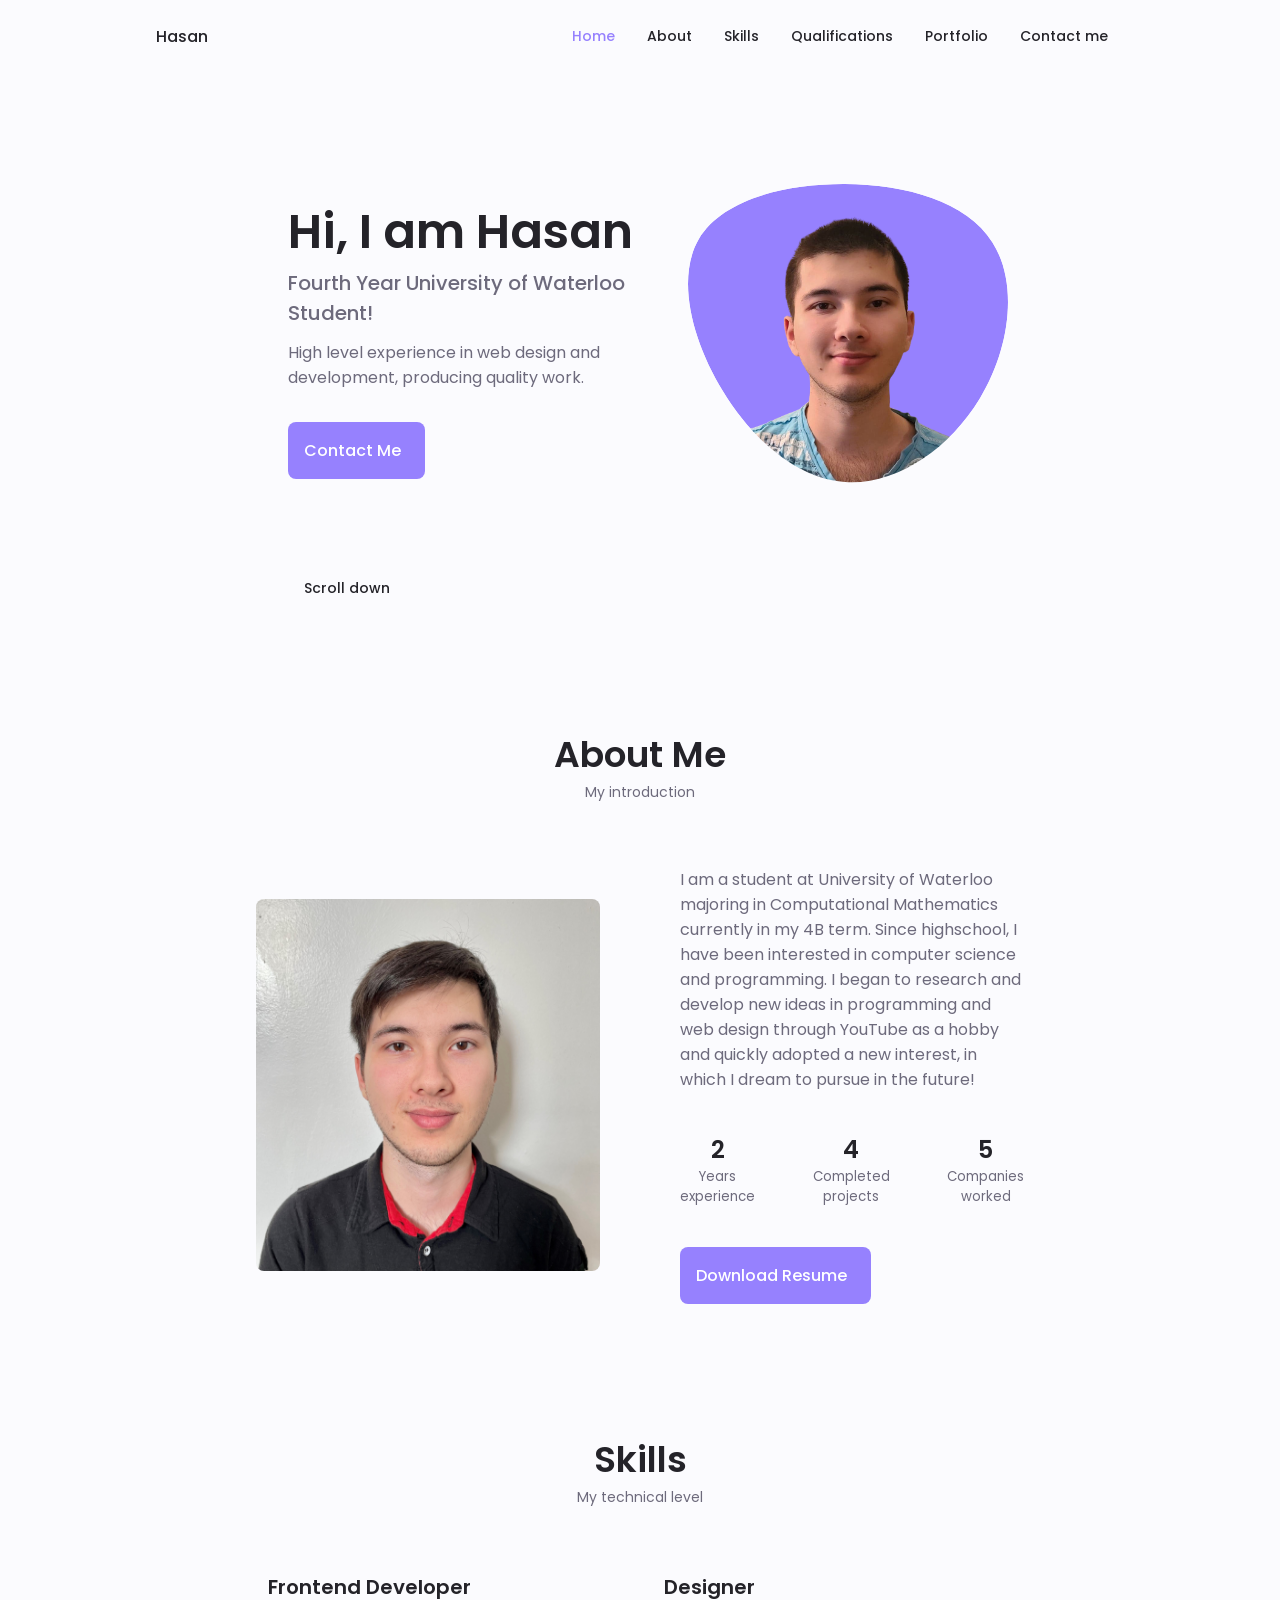
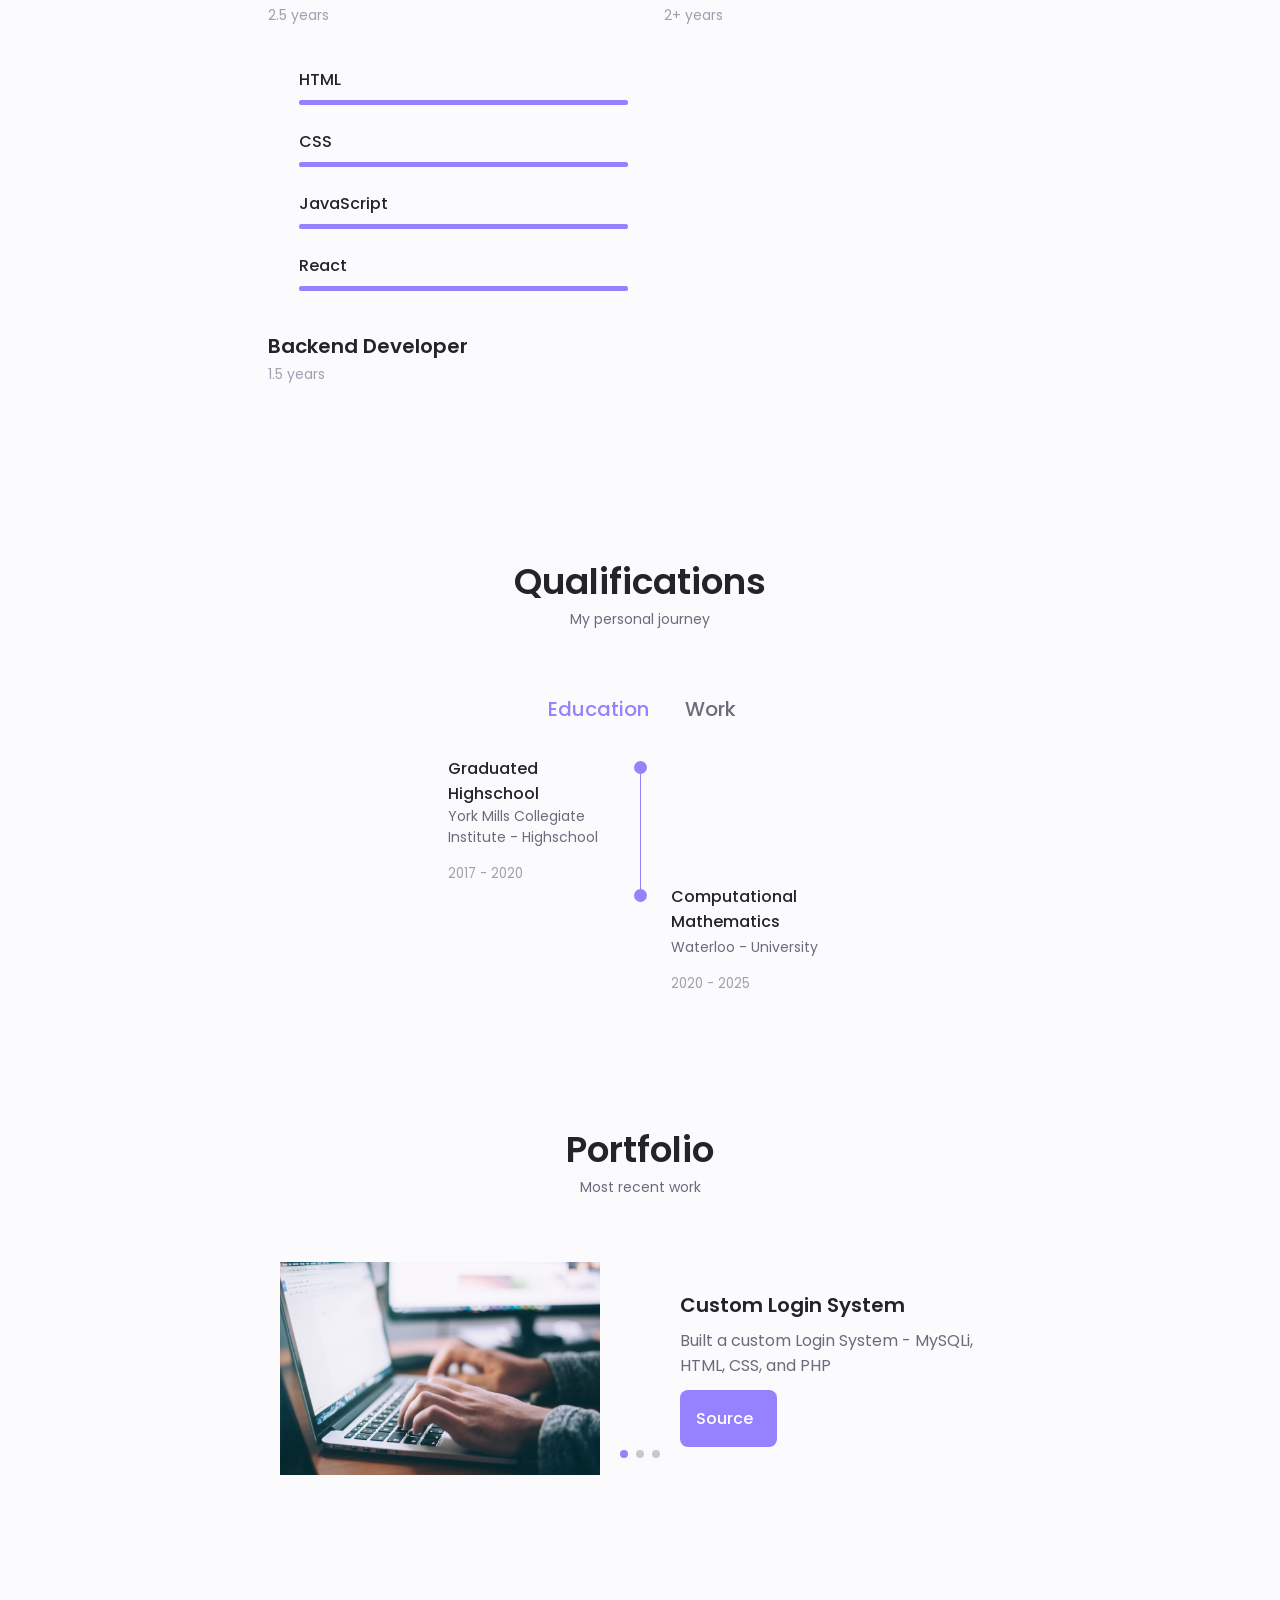
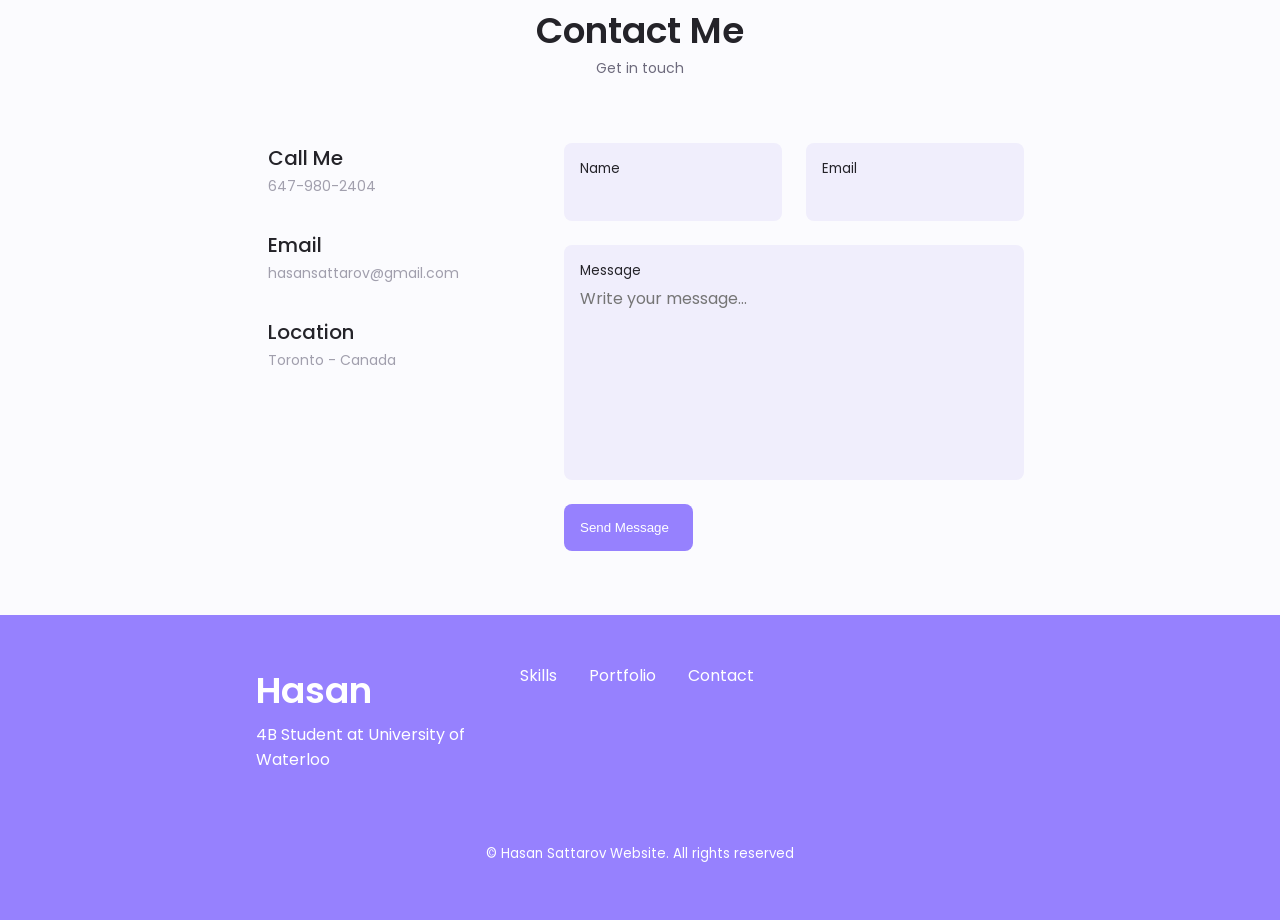
==== commit 8f830087: "Update index.html" ====
--- a/index.html
+++ b/index.html
@@ -108,7 +108,7 @@
 
                     <div class="home__data">
                         <h1 class="home__title">Hi, I am Hasan</h1>
-                        <h3 class="home__subtitle">Third Year University of Waterloo Student!</h3>
+                        <h3 class="home__subtitle">Fourth Year University of Waterloo Student!</h3>
                         <p class="home__description">High level experience in web design and development, producing quality work.</p>
                         <a href="#contact" class="button button--flex">
                                 Contact Me <i class="uil uil-message button__icon"></i>
@@ -136,23 +136,23 @@
 
                 <div class="about__data">
                     <p class="about__description">
-                        I am a student at University of Waterloo majoring in Computational Mathematics currently in my 3A term. Since highschool, I have been interested in computer science and programming. I began to research and develop new ideas in programming and web design through
+                        I am a student at University of Waterloo majoring in Computational Mathematics currently in my 4B term. Since highschool, I have been interested in computer science and programming. I began to research and develop new ideas in programming and web design through
                         YouTube as a hobby and quickly adopted a new interest, in which I dream to pursue in the future!
                     </p>
 
                     <div class="about__info">
                         <div>
-                            <span class="about__info-title">2.5</span>
+                            <span class="about__info-title">2</span>
                             <span class="about__info-name">Years <br> experience</span>
+                        </div>
+
+                        <div>
+                            <span class="about__info-title">4</span>
+                            <span class="about__info-name">Completed <br> projects</span>
                         </div>
 
                         <div>
                             <span class="about__info-title">5</span>
-                            <span class="about__info-name">Completed <br> projects</span>
-                        </div>
-
-                        <div>
-                            <span class="about__info-title">4</span>
                             <span class="about__info-name">Companies <br> worked</span>
                         </div>
                     </div>
@@ -428,6 +428,39 @@
                                 <span class="qualification__subtitle">Canada - PointClickCare</span>
                                 <div class="qualification__calendar">
                                     <i class="uil uil-calendar-alt"></i> Sept 2022 - Dec 2022
+                                </div>
+                            </div>
+                        </div>
+
+                        <!--Qualification 5-->
+                        <div class="qualification__data">
+                            <div>
+                                <h3 class="qualification__title">Full Stack Developer</h3>
+                                <span class="qualification__subtitle">Canada - Studica Limited</span>
+                                <div class="qualification__calendar">
+                                    <i class="uil uil-calendar-alt"></i> May 2023 - Aug 2023
+                                </div>
+                            </div>
+
+                            <div>
+                                <span class="qualification__rounder"></span>
+                                <span class="qualification__line"></span>
+                            </div>
+                        </div>
+
+                        <!--Qualification 6-->
+                        <div class="qualification__data">
+                            <div></div>
+
+                            <div>
+                                <span class="qualification__rounder"></span>
+                            </div>
+
+                            <div>
+                                <h3 class="qualification__title">Software Engineer</h3>
+                                <span class="qualification__subtitle">Canada - Sawback Technologies</span>
+                                <div class="qualification__calendar">
+                                    <i class="uil uil-calendar-alt"></i> Sept 2024 - Dec 2024
                                 </div>
                             </div>
                         </div>
@@ -568,7 +601,7 @@
             <div class="footer__container container grid">
                 <div>
                     <h1 class="footer__title">Hasan</h1>
-                    <span class="footer__subtitle">3A Student at University of Waterloo</span>
+                    <span class="footer__subtitle">4B Student at University of Waterloo</span>
                 </div>
 
                 <ul class="footer__links">
@@ -617,4 +650,4 @@
     <script src="assets/js/main.js"></script>
 </body>
 
-</html>+</html>
